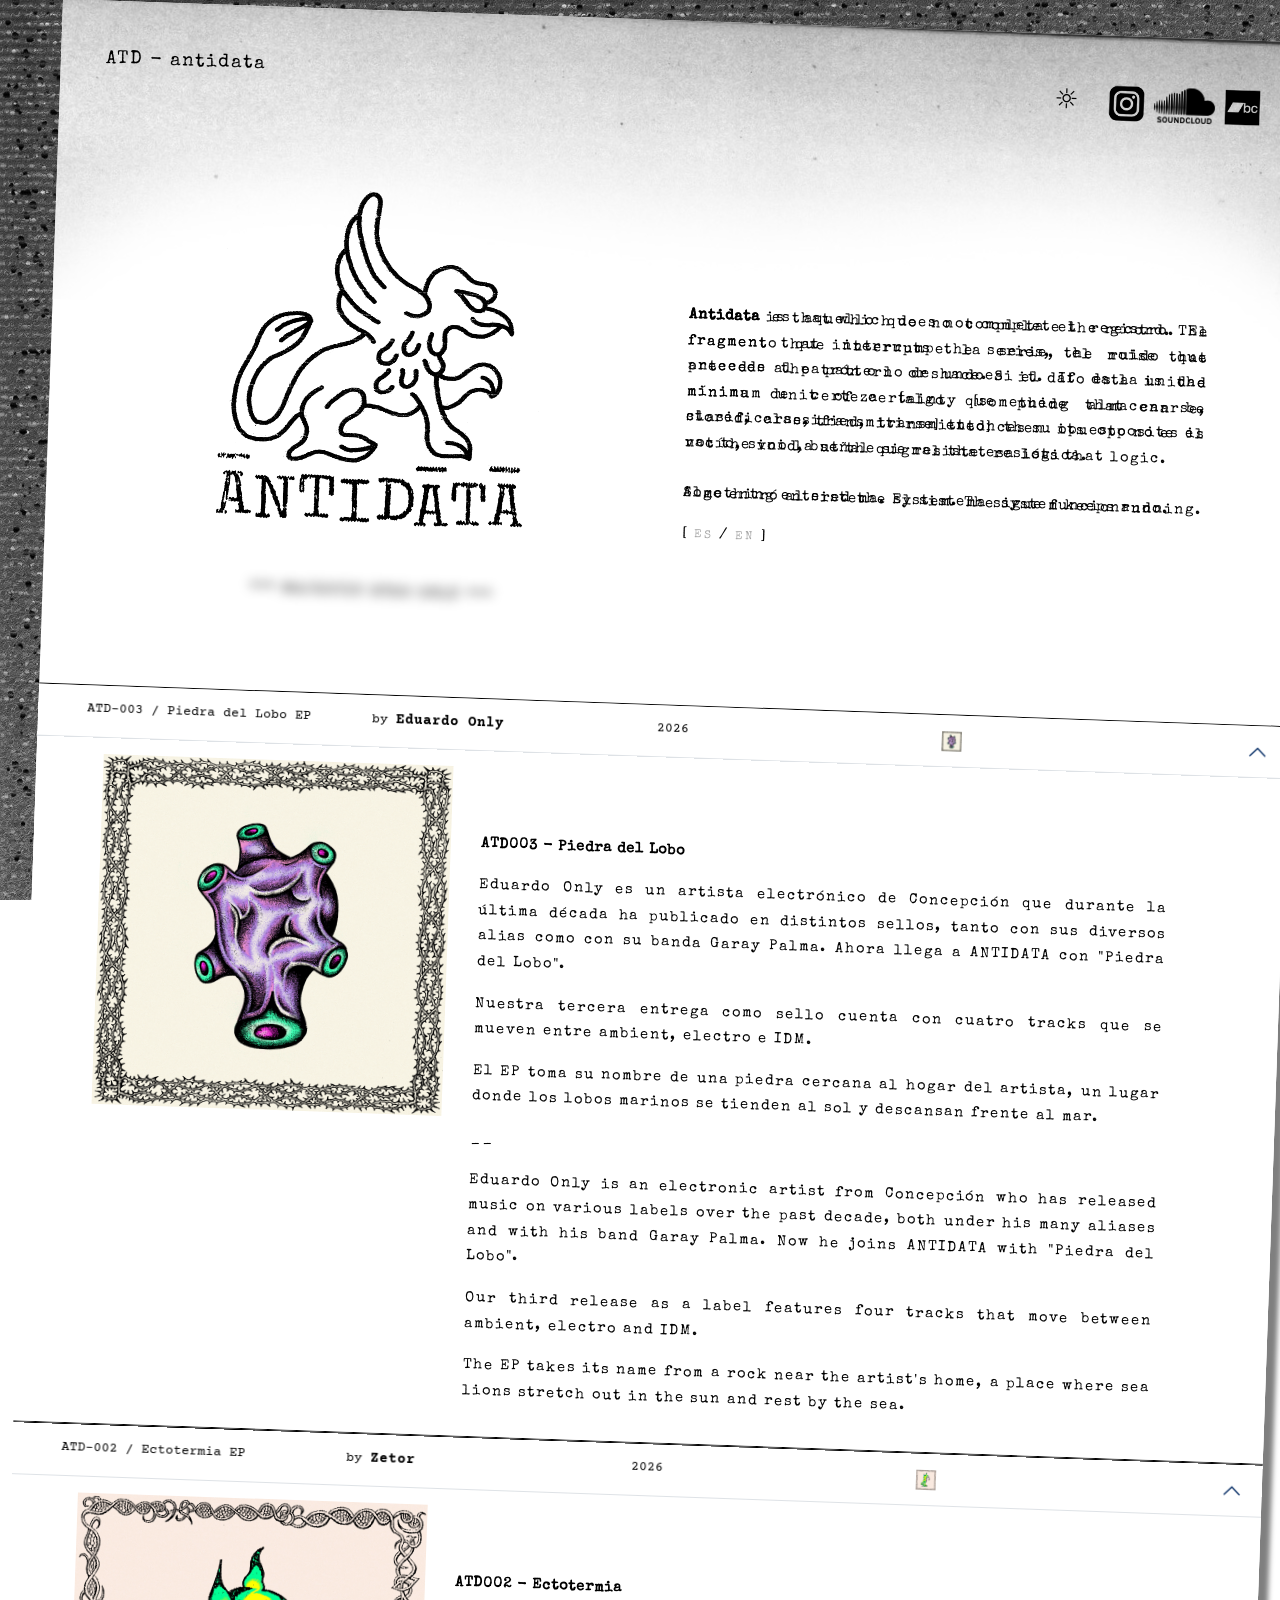
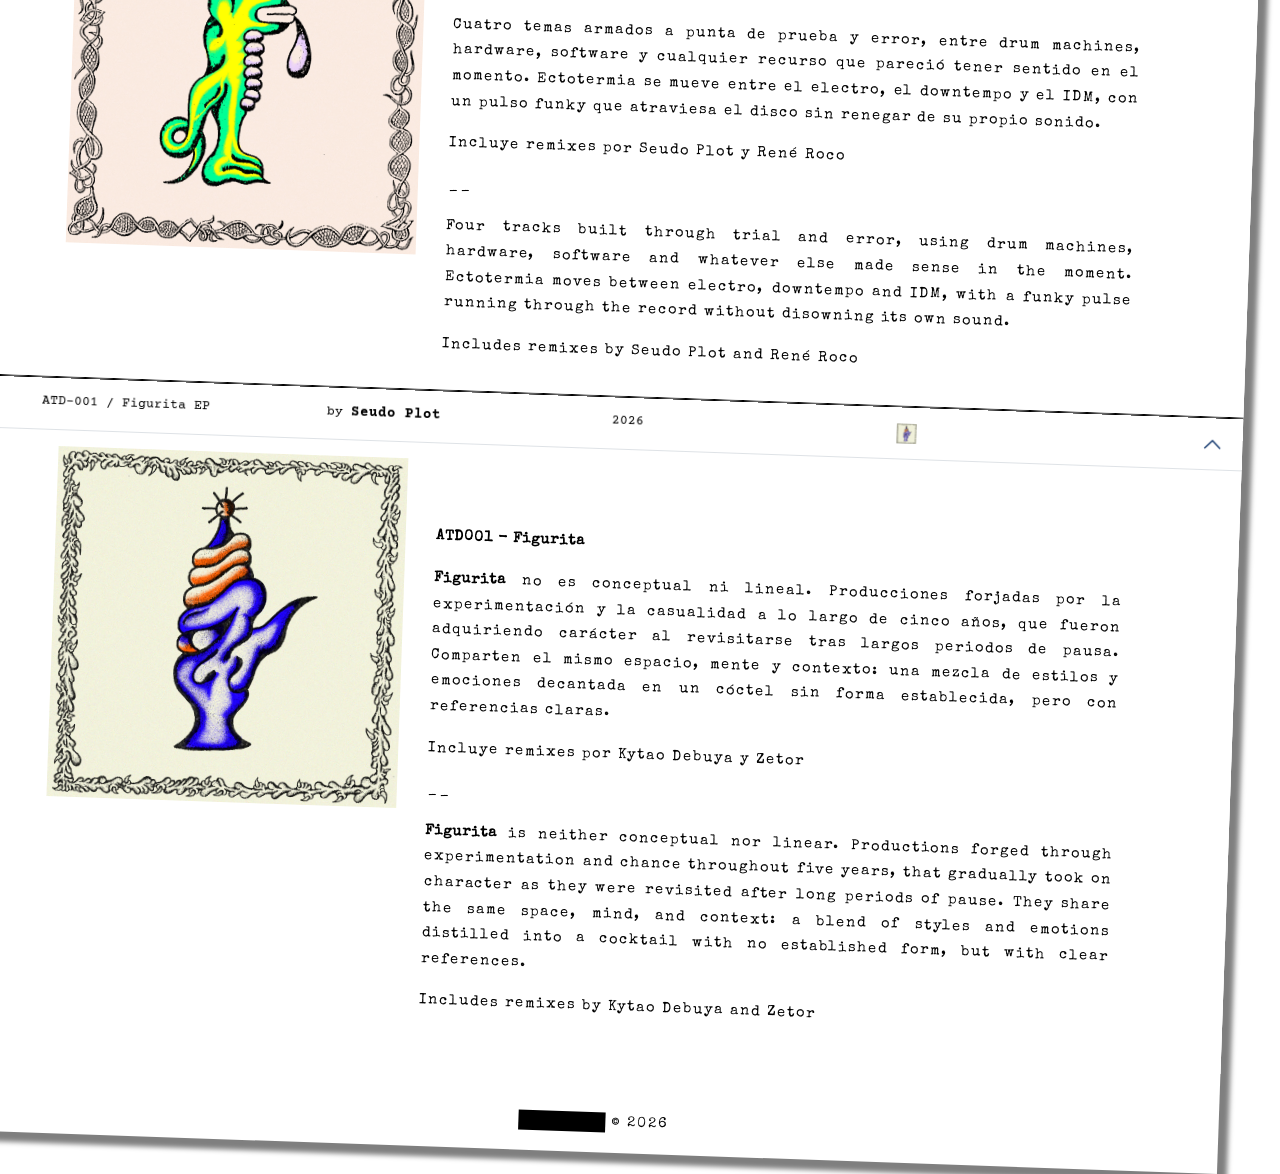
==== index.html @ f721b8db "test" ====
<!DOCTYPE html>
<html lang="es">
<head>
    <meta charset="UTF-8">
    <meta http-equiv="X-UA-Compatible" content="IE=edge">
    <meta name="viewport" content="width=device-width, initial-scale=1.0">
    <link rel="preconnect" href="https://fonts.googleapis.com">
    <link rel="preconnect" href="https://fonts.gstatic.com" crossorigin>
    <link href="https://fonts.googleapis.com/css2?family=Courier+Prime:ital,wght@0,400;0,700;1,400;1,700&display=swap" rel="stylesheet">
    <link href="https://fonts.googleapis.com/css2?family=Special+Elite&display=swap" rel="stylesheet"> 
    <link href="https://cdn.jsdelivr.net/npm/bootstrap@5.2.2/dist/css/bootstrap.min.css" rel="stylesheet" integrity="sha384-Zenh87qX5JnK2Jl0vWa8Ck2rdkQ2Bzep5IDxbcnCeuOxjzrPF/et3URy9Bv1WTRi" crossorigin="anonymous">
    <script defer src="https://cdn.jsdelivr.net/npm/bootstrap@5.2.2/dist/js/bootstrap.bundle.min.js" integrity="sha384-OERcA2EqjJCMA+/3y+gxIOqMEjwtxJY7qPCqsdltbNJuaOe923+mo//f6V8Qbsw3" crossorigin="anonymous"></script>
    <link rel="stylesheet" href="style.css">
    <title>antidata</title>
</head>

<body>
    <div class="pagina">
        <div class="contenido">

            <!-- TITULO Y ENLACES aaa-->
            
            <div class="row">
                <div class="cabecera">
                    <span>
                        <h1>ATD - antidata</h1>
                        <span class="icons">
                            <a target="_blank" href="https://antidatalabel.bandcamp.com/"><img class="ico" alt="icono bandcamp" src="./img/bc-ico.png" /></a>
                            <a target="_blank" href="https://soundcloud.com/antidatalabel"><img class="ico" alt="icono soundcloud" src="./img/sc-ico.png" /></a>
                            <a target="_blank" href="https://www.instagram.com/antidata.id/"><img class="ico" alt="icono instagram" src="./img/ig-ico.png" /></a>                                                     
                        </span>
                        <span class="lightswitch">
                            <input type="checkbox" id="toggle-darkmode" />
                            <label for="toggle-darkmode">
                                <span>Toggle Light/Dark Mode</span>
                            </label>
                        </span>  
                    </span>
                </div>

                

            </div>

            <!-- SECCION PRINCIPAL -->

            <div class="row mt-5">

                <!-- COLUMNA #1: LOGO-->

                <div class="col-12 col-xl-6">
                    <img alt="logo antidata" class="logo" src="./img/antidata-logo.png">
                    <p class="centrado blurred">*** MAJESTIC EYES ONLY ***</p>
                </div>

                <!-- COLUMNA #2: TEXTO -->

                <div class="col-12 col-xl-6">
                    <br><br><br><br><br>
                    <div class="manifiesto">
						<div class="manifiesto-texto" lang="es">
							<p class="mt-4 pe-xl-5"><span class="destacado"> Antidata </span>es aquello que no completa el registro. El fragmento que interrumpe la serie, el ruido que antecede al patrón o lo deshace. Si el dato es la unidad mínima de certeza [algo que puede almacenarse, clasificarse, transmitirse] entonces su opuesto no es el vacío, sino la señal que resiste esa lógica. </p>
							<p class="mt-4 pe-xl-5">Algo entró al sistema. El sistema sigue funcionando.</p>
						</div>
						<div class="manifiesto-texto manifiesto-en" lang="en">
							<p class="mt-4 pe-xl-5"><span class="destacado"> Antidata </span>is that which does not complete the record. The fragment that interrupts the series, the noise that precedes the pattern or undoes it. If data is the minimum unit of certainty [something that can be stored, classified, transmitted] then its opposite is not the void, but the signal that resists that logic. </p>
							<p class="mt-4 pe-xl-5">Something entered the system. The system keeps running.</p>
						</div>
					</div>
					<p class="manifiesto-idiomas pe-xl-5" aria-hidden="true">[ <span class="idioma-es">ES</span> / <span class="idioma-en">EN</span> ]</p>
                </div>
            </div>
        </div>

        <br />

        <!-- ACORDEÓN DE TRACKS Y NOTICIAS -->

        <div class="accordion accordion-flush mt-5" id="accordion">

			<!-- ACORDEÓN DE TRACKS Y NOTICIAS

             MODO: paneles independientes. Para que al abrir uno se cierren los demás,
             renombrar data-bs-parent-off a data-bs-parent en cada panel.

             ESTADO INICIAL DE CADA LANZAMIENTO:
             Abierto: botón class="accordion-button" + aria-expanded="true"
                      panel class="accordion-collapse collapse show"
             Cerrado: botón class="accordion-button collapsed" + aria-expanded="false"
                      panel class="accordion-collapse collapse"

             NUEVO LANZAMIENTO: copiar un bloque y cambiar el número en
             header-itemN (2 veces) y body-itemN (3 veces). -->
<!-- 3ER ELEMENTO - TRACK #3 -->

          <div class="accordion-item">
                <h2 class="accordion-header" id="header-item3">
                    <button class="accordion-button" type="button" data-bs-toggle="collapse"
                        data-bs-target="#body-item3" aria-expanded="true" aria-controls="body-item3">
                        <div class="container">
                            <div class="row">
                                <div class="col-3">
                                    ATD-003 / Piedra del Lobo EP
                                </div>
                                <div class="col-3">
                                    by <span class="destacado">Eduardo Only</span>
                                </div>
                                <div class="col-3">
                                    2026
                                </div>
                                <div class="col-3">
                                    <img class="arte-header" alt="" src="./img/art/eduardoonlypiedradellobo.jpg">
                                </div>
                            </div>
                        </div>
                    </button>
                </h2>
                <div id="body-item3" class="accordion-collapse collapse show" aria-labelledby="header-item3"
                data-bs-parent-off="#accordion">
                    <div class="accordion-body">
                        <div class="container">
                            <div class="row">
                                 <div class="col-12 col-xl-4">
                                    <img class="arte-body" alt="" src="./img/art/eduardoonlypiedradellobo.jpg">
                                </div>
                                <div class="col-12 col-xl-8">                                    
                                    <iframe style="border: 0; width: 100%; height: 42px;" src="https://bandcamp.com/EmbeddedPlayer/album=1677673988/size=small/bgcol=transparent/linkcol=0687f5/transparent=true/" seamless><a href="https://antidatalabel.bandcamp.com/album/piedra-del-lobo">Piedra del Lobo by Eduardo Only</a></iframe>
                                    <p class="mt-3 pe-xl-5"></p>
                                    <p class="pe-xl-5"><span class="destacado">ATD003 - Piedra del Lobo</span></p>
                                    <p class="pe-xl-5">Eduardo Only es un artista electrónico de Concepción que durante la última década ha publicado en distintos sellos, tanto con sus diversos alias como con su banda Garay Palma. Ahora llega a ANTIDATA con "Piedra del Lobo".</p>
                                    <p class="pe-xl-5">Nuestra tercera entrega como sello cuenta con cuatro tracks que se mueven entre ambient, electro e IDM.</p>
									<p class="pe-xl-5">El EP toma su nombre de una piedra cercana al hogar del artista, un lugar donde los lobos marinos se tienden al sol y descansan frente al mar.</p>
                                    <p class="pe-xl-5">__</p>
                                    <p class="pe-xl-5">Eduardo Only is an electronic artist from Concepción who has released music on various labels over the past decade, both under his many aliases and with his band Garay Palma. Now he joins ANTIDATA with "Piedra del Lobo".</p>
                                    <p class="pe-xl-5">Our third release as a label features four tracks that move between ambient, electro and IDM.</p>
									<p class="pe-xl-5">The EP takes its name from a rock near the artist's home, a place where sea lions stretch out in the sun and rest by the sea.</p>
                                </div>
                            </div>
                        </div>
                    </div>
                </div>
            </div>
<!-- 2DO ELEMENTO - TRACK #2 -->

          <div class="accordion-item">
                <h2 class="accordion-header" id="header-item2">
                    <button class="accordion-button" type="button" data-bs-toggle="collapse"
                        data-bs-target="#body-item2" aria-expanded="true" aria-controls="body-item2">
                        <div class="container">
                            <div class="row">
                                <div class="col-3">
                                    ATD-002 / Ectotermia EP
                                </div>
                                <div class="col-3">
                                    by <span class="destacado">Zetor</span>
                                </div>
                                <div class="col-3">
                                    2026
                                </div>
                                <div class="col-3">
                                    <img class="arte-header" alt="" src="./img/art/zetorectotermia.jpg">
                                </div>
                            </div>
                        </div>
                    </button>
                </h2>
                <div id="body-item2" class="accordion-collapse collapse show" aria-labelledby="header-item2"
                    data-bs-parent-off="#accordion">
                    <div class="accordion-body">
                        <div class="container">
                            <div class="row">
                                 <div class="col-12 col-xl-4">
                                    <img class="arte-body" alt="" src="./img/art/zetorectotermia.jpg">
                                </div>
                                <div class="col-12 col-xl-8">                                    
                                    <iframe style="border: 0; width: 100%; height: 42px;" src="https://bandcamp.com/EmbeddedPlayer/album=2969377301/size=small/bgcol=transparent/linkcol=0687f5/transparent=true/" seamless><a href="https://antidatalabel.bandcamp.com/album/ectotermia">Ectotermia by Zetor</a></iframe>
                                    <p class="mt-3 pe-xl-5"></p>
                                    <p class="pe-xl-5"><span class="destacado">ATD002 - Ectotermia</span></p>
                                    <p class="pe-xl-5">Cuatro temas armados a punta de prueba y error, entre drum machines, hardware, software y cualquier recurso que pareció tener sentido en el momento.
Ectotermia se mueve entre el electro, el downtempo y el IDM, con un pulso funky que atraviesa el disco sin renegar de su propio sonido.</p>
                                    <p class="pe-xl-5">Incluye remixes por Seudo Plot y René Roco</p>
                                    <p class="pe-xl-5">__</p>
                                    <p class="pe-xl-5">Four tracks built through trial and error, using drum machines, hardware, software and whatever else made sense in the moment.
Ectotermia moves between electro, downtempo and IDM, with a funky pulse running through the record without disowning its own sound.</p>
                                    <p class="pe-xl-5">Includes remixes by Seudo Plot and René Roco</p>
                                </div>
                            </div>
                        </div>
                    </div>
                </div>
            </div>

            <!-- 1ER ELEMENTO - TRACK #1 -->

            <div class="accordion-item">
                <h2 class="accordion-header" id="header-item1">
                    <button class="accordion-button" type="button" data-bs-toggle="collapse"
                        data-bs-target="#body-item1" aria-expanded="true" aria-controls="body-item1">
                        <div class="container">
                            <div class="row">
                                <div class="col-3">
                                    ATD-001 / Figurita EP
                                </div>
                                <div class="col-3">
                                    by <span class="destacado">Seudo Plot</span>
                                </div>
                                <div class="col-3">
                                    2026
                                </div>
                                <div class="col-3">
                                    <img class="arte-header" alt="" src="./img/art/seudoplotfigurita.jpg">
                                </div>
                            </div>
                        </div>
                    </button>
                </h2>
                <div id="body-item1" class="accordion-collapse collapse show" aria-labelledby="header-item1"
                    data-bs-parent-off="#accordion">
                    <div class="accordion-body">
                        <div class="container">
                            <div class="row">
                                <div class="col-12 col-xl-4">
                                    <img class="arte-body" alt="" src="./img/art/seudoplotfigurita.jpg">
                                </div>
                                <div class="col-12 col-xl-8">                                    
                                   <iframe style="border: 0; width: 100%; height: 42px;" src="https://bandcamp.com/EmbeddedPlayer/album=3930033820/size=small/bgcol=transparent/linkcol=0687f5/transparent=true/" seamless><a href="https://antidatalabel.bandcamp.com/album/figurita">Figurita by Seudo Plot</a></iframe>
                                   <p class="mt-3 pe-xl-5"></p>
                                    <p class="pe-xl-5"><span class="destacado">ATD001 - Figurita</span></p>
                                    <p class="pe-xl-5"><span class="destacado">Figurita</span> no es conceptual ni lineal. Producciones forjadas por la experimentación y la casualidad a lo largo de cinco años, que fueron adquiriendo carácter al revisitarse tras largos periodos de pausa. Comparten el mismo espacio, mente y contexto: una mezcla de estilos y emociones decantada en un cóctel sin forma establecida, pero con referencias claras.</p>
                                    <p class="pe-xl-5">Incluye remixes por Kytao Debuya y Zetor</p>
                                    <p class="pe-xl-5">__</p>
                                    <p class="pe-xl-5"><span class="destacado">Figurita</span> is neither conceptual nor linear. Productions forged through experimentation and chance throughout five years, that gradually took on character as they were revisited after long periods of pause. They share the same space, mind, and context: a blend of styles and emotions distilled into a cocktail with no established form, but with clear references.</p>
                                    <p class="pe-xl-5">Includes remixes by Kytao Debuya and Zetor</p>
                                </div>
                            </div>
                        </div>
                    </div>
                </div>
            </div>
		</div>
        <!-- FOOTER - TEXTO FINAL -->

        <div class="footer-parent">
            <p class="footer"><span class="redacted">ANTIDATA</span> © 2026</p>
        </div>
        
    </div>
    <script>
        if ((colorModeOverride == 'dark') || (!hasColorModeOverride && window.matchMedia('(prefers-color-scheme: dark)').matches)) {
            document.querySelector('#toggle-darkmode').checked = true;
        };
    </script>
    <script type="text/javascript" src="./index.js"></script>

</body>
</html>
---- style.css ----
/* Botón Lig h/ Dark Toggle */
#toggle-darkmode {
    display: none;
}
#toggle-darkmode + label > span {
    position: absolute;
    overflow: hidden;
    clip: rect(0 0 0 0);
    height: 1px;
    width: 1px;
    margin: -1px;
    padding: 0;
    border: 0;
}
#toggle-darkmode + label:after {
    font-size: 1.7em;
    content: "☼";
    cursor: pointer;
    color: var(--color-fuente)
}
#toggle-darkmode:checked + label:after {
    content: "☾";
}

/* Light Mode */
:root,
:root[data-force-color-mode="light"] {
  color-scheme: light dark;
    --fondo-pagina: white;
    --body-bg-filter: invert(100%);
    --fuente: 'Special Elite', monospace;
    --fuente-2: 'Courier Prime', monospace;
    --color-fuente: black;
    --image-blend: multiply;
    --image-filter: none;
    --bg-image: url(./img/scan-texture.jpg);
}

/* Dark Mode */
@media (prefers-color-scheme: dark) {
    :root {
        --fondo-pagina: black;
        --body-bg-filter: none;
        --fuente: 'Special Elite', monospace;
        --fuente-2: 'Courier Prime', monospace;
        --color-fuente: white;
        --image-blend: normal;
        --image-filter: invert(100%);
        --bg-image: url(./img/scan-texture-bl.jpg);
    }
  }
  :root[data-force-color-mode="dark"] {
        --fondo-pagina: black;
        --body-bg-filter: none;
        --fuente: 'Special Elite', monospace;
        --fuente-2: 'Courier Prime', monospace;
        --color-fuente: white;
        --image-blend: normal;
        --image-filter: invert(100%);
        --bg-image: url(./img/scan-texture-bl.jpg);
  }

/* Web */

* {
    padding: 0;
    margin: 0;
}

*:focus {
    box-shadow: none !important;
    outline: none !important;
    border: none !important;
} 

html {
    overflow-x: clip;
}

body {
    padding: 20px 0;
    position: relative;
    overflow-x: clip;
}

body::before {
    content: '';
    position: fixed;
    top: 0;
    left: 0;
    width: 100%;
    height: 100%;
    background-image: url(./img/bkgrnd.jpg);
    background-size: cover;
    background-position: center;
    filter: var(--body-bg-filter);
    opacity: 1;
    z-index: -1;
}

.pagina {
    background-color: var(--fondo-pagina);
    background-image: var(--bg-image);
    background-position: top;
    background-repeat: no-repeat;
    background-size: 100%;
    background-blend-mode: var(--image-blend);
    max-width: 1250px;
    min-width: 380px;
    min-height: 1550px;
    margin: auto;
    box-shadow: 10px 10px 5px rgba(0,0,0,0.5);
    transform: rotateZ(2deg);
    position: relative;
    padding-bottom: 100px;
}

.contenido {
    padding: 45px 45px 0 45px;
}

h1 {
    text-align: left;
    display: inline-block;
    font-family: var(--fuente);
    font-weight: 400;
    font-size: 1.15rem;
    letter-spacing: 2px;
    color: var(--color-fuente);
}

.logo {
    width: 450px;
    max-width: 100%;
    display: block;
    margin: auto;
    padding: 25px;
    pointer-events: none;
    filter: var(--image-filter);
}

p {
    text-align: justify;
    font-family: var(--fuente);
    font-weight: 400;
    font-size: .9rem;
    line-height: 1.6rem;
    letter-spacing: 2px;
    color: var(--color-fuente);
}

.blurred {
    filter: blur(6px);
}

.redacted {
    background-color: var(--color-fuente);
    color: var(--color-fuente);
    padding: 3px;
    user-select: none;
    cursor: none;
}

.centrado {
    text-align: center;
}

.accordion-item {
    border-color: var(--color-fuente) !important;
    border-top: 1px solid var(--color-fuente) !important;
}

.accordion-button {
    background-color: var(--fondo-pagina) !important;
    color: var(--color-fuente) !important;
    font-family: var(--fuente-2);
    font-weight: 400;
    font-size: .8rem;
}

.accordion-body {
    background-color: var(--fondo-pagina) !important;
}

.cabecera {
    width: 100%;
}

.ico {
    height: 35px;
    margin: 5px;
    float: right;
    filter: var(--image-filter);
}

.lightswitch {
    float: right;
    margin-right: 25px;
}

.icons {
    width: 100%;
}

.arte-header {
    width: 20px;
}

.arte-body {
    width: 350px;
    max-width: 100%;
    height: auto;
}

.flyer {
    margin: auto;
    display: block;
    max-width: 100%
}

.footer {
    text-align: center;
}

.footer-parent {
    position: absolute;
    bottom: 0;
    left: 50%;
    transform: translate(-50%, 0);
}

.destacado {
    font-weight: bolder;
    font-size: .9rem;
    letter-spacing: 1px;
}

.iframe {
    border: 0;
    width: 100%;
    height: 42px;
    min-width: 350px;
    margin-top: 5px;
}

/* ===== Mobile ===== */
@media (max-width: 768px) {
    .pagina {
        min-width: 0;
        transform: none;
    }
    .contenido {
        padding: 22px 22px 0 22px;
    }
    .cabecera {
        text-align: center;
    }
    h1 {
        display: block;
        text-align: center;
    }
    .icons {
        display: block;
        text-align: center;
        margin-top: 10px;
    }
    .ico {
        float: none;
        margin: 5px 6px;
    }
    .lightswitch {
        position: absolute;
        top: 18px;
        right: 22px;
        margin-right: 0;
    }
}

/* MANIFIESTO BILINGÜE: rota entre español e inglés */

.manifiesto {
    display: grid;
}

.manifiesto-texto {
    grid-area: 1 / 1;
    animation: manifiesto-rotar 28s infinite;
}

.manifiesto-en {
    animation-delay: -14s;
}

@keyframes manifiesto-rotar {
    0%     { opacity: 0; visibility: visible; }
    3.57%  { opacity: 1; }
    46.43% { opacity: 1; }
    50%    { opacity: 0; visibility: hidden; }
    100%   { opacity: 0; visibility: hidden; }
}

@media (prefers-reduced-motion: reduce) {
    .manifiesto {
        display: block;
    }
    .manifiesto-texto {
        animation: none;
    }
	.manifiesto-idiomas {
        display: none;
    }
}
.manifiesto-idiomas span {
    opacity: 0.35;
    animation: idioma-activo 28s infinite;
	font-size: 0.8em
}

.manifiesto-idiomas .idioma-en {
    animation-delay: -14s;
}

@keyframes idioma-activo {
    0%     { opacity: 0.35; }
    3.57%  { opacity: 1; }
    46.43% { opacity: 1; }
    50%    { opacity: 0.35; }
    100%   { opacity: 0.35; }
}
.en-primero .manifiesto-texto,
.en-primero .idioma-es {
    animation-delay: -14s;
}

.en-primero .manifiesto-en,
.en-primero .idioma-en {
    animation-delay: 0s;
}
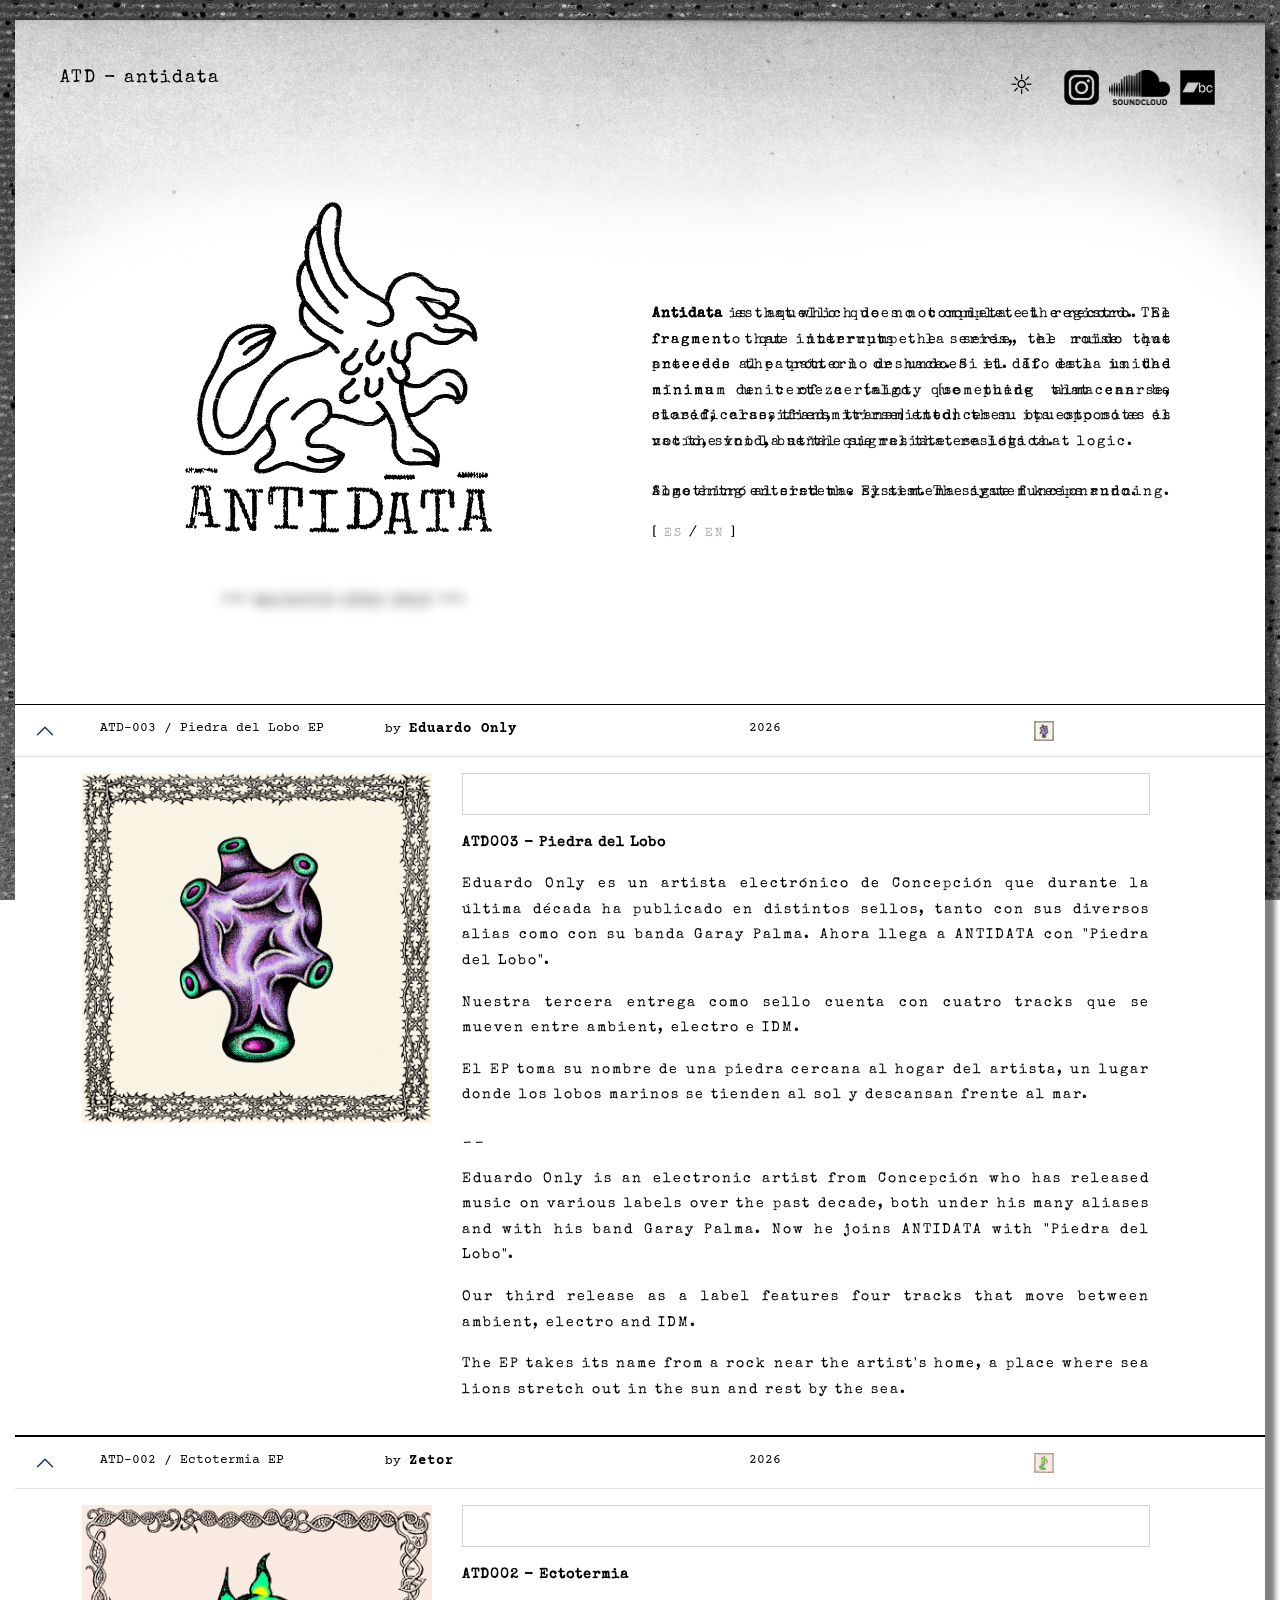
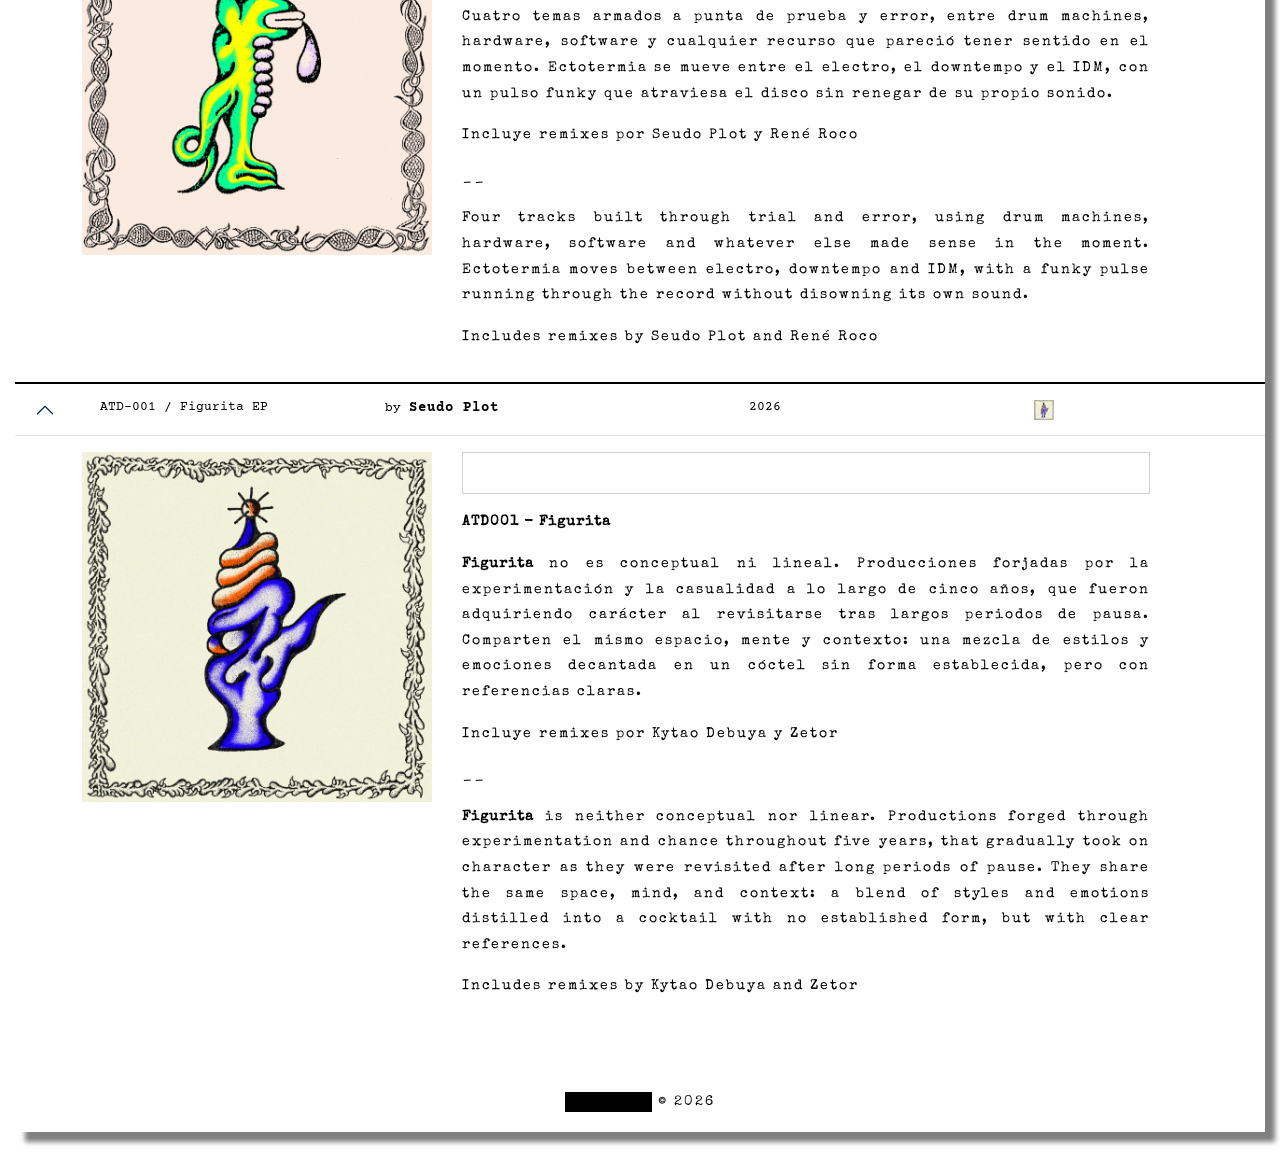
==== commit cf8d49f9: "Ajustes responsive, reproductor de Bandcamp y compatibilidad - Año y miniatura de las barras del aco" ====
--- a/index.html
+++ b/index.html
@@ -1,256 +1,258 @@
-<!DOCTYPE html>
-<html lang="es">
-<head>
-    <meta charset="UTF-8">
-    <meta http-equiv="X-UA-Compatible" content="IE=edge">
-    <meta name="viewport" content="width=device-width, initial-scale=1.0">
-    <link rel="preconnect" href="https://fonts.googleapis.com">
-    <link rel="preconnect" href="https://fonts.gstatic.com" crossorigin>
-    <link href="https://fonts.googleapis.com/css2?family=Courier+Prime:ital,wght@0,400;0,700;1,400;1,700&display=swap" rel="stylesheet">
-    <link href="https://fonts.googleapis.com/css2?family=Special+Elite&display=swap" rel="stylesheet"> 
-    <link href="https://cdn.jsdelivr.net/npm/bootstrap@5.2.2/dist/css/bootstrap.min.css" rel="stylesheet" integrity="sha384-Zenh87qX5JnK2Jl0vWa8Ck2rdkQ2Bzep5IDxbcnCeuOxjzrPF/et3URy9Bv1WTRi" crossorigin="anonymous">
-    <script defer src="https://cdn.jsdelivr.net/npm/bootstrap@5.2.2/dist/js/bootstrap.bundle.min.js" integrity="sha384-OERcA2EqjJCMA+/3y+gxIOqMEjwtxJY7qPCqsdltbNJuaOe923+mo//f6V8Qbsw3" crossorigin="anonymous"></script>
-    <link rel="stylesheet" href="style.css">
-    <title>antidata</title>
-</head>
-
-<body>
-    <div class="pagina">
-        <div class="contenido">
-
-            <!-- TITULO Y ENLACES aaa-->
-            
-            <div class="row">
-                <div class="cabecera">
-                    <span>
-                        <h1>ATD - antidata</h1>
-                        <span class="icons">
-                            <a target="_blank" href="https://antidatalabel.bandcamp.com/"><img class="ico" alt="icono bandcamp" src="./img/bc-ico.png" /></a>
-                            <a target="_blank" href="https://soundcloud.com/antidatalabel"><img class="ico" alt="icono soundcloud" src="./img/sc-ico.png" /></a>
-                            <a target="_blank" href="https://www.instagram.com/antidata.id/"><img class="ico" alt="icono instagram" src="./img/ig-ico.png" /></a>                                                     
-                        </span>
-                        <span class="lightswitch">
-                            <input type="checkbox" id="toggle-darkmode" />
-                            <label for="toggle-darkmode">
-                                <span>Toggle Light/Dark Mode</span>
-                            </label>
-                        </span>  
-                    </span>
-                </div>
-
-                
-
-            </div>
-
-            <!-- SECCION PRINCIPAL -->
-
-            <div class="row mt-5">
-
-                <!-- COLUMNA #1: LOGO-->
-
-                <div class="col-12 col-xl-6">
-                    <img alt="logo antidata" class="logo" src="./img/antidata-logo.png">
-                    <p class="centrado blurred">*** MAJESTIC EYES ONLY ***</p>
-                </div>
-
-                <!-- COLUMNA #2: TEXTO -->
-
-                <div class="col-12 col-xl-6">
-                    <br><br><br><br><br>
-                    <div class="manifiesto">
-						<div class="manifiesto-texto" lang="es">
-							<p class="mt-4 pe-xl-5"><span class="destacado"> Antidata </span>es aquello que no completa el registro. El fragmento que interrumpe la serie, el ruido que antecede al patrón o lo deshace. Si el dato es la unidad mínima de certeza [algo que puede almacenarse, clasificarse, transmitirse] entonces su opuesto no es el vacío, sino la señal que resiste esa lógica. </p>
-							<p class="mt-4 pe-xl-5">Algo entró al sistema. El sistema sigue funcionando.</p>
-						</div>
-						<div class="manifiesto-texto manifiesto-en" lang="en">
-							<p class="mt-4 pe-xl-5"><span class="destacado"> Antidata </span>is that which does not complete the record. The fragment that interrupts the series, the noise that precedes the pattern or undoes it. If data is the minimum unit of certainty [something that can be stored, classified, transmitted] then its opposite is not the void, but the signal that resists that logic. </p>
-							<p class="mt-4 pe-xl-5">Something entered the system. The system keeps running.</p>
-						</div>
-					</div>
-					<p class="manifiesto-idiomas pe-xl-5" aria-hidden="true">[ <span class="idioma-es">ES</span> / <span class="idioma-en">EN</span> ]</p>
-                </div>
-            </div>
-        </div>
-
-        <br />
-
-        <!-- ACORDEÓN DE TRACKS Y NOTICIAS -->
-
-        <div class="accordion accordion-flush mt-5" id="accordion">
-
-			<!-- ACORDEÓN DE TRACKS Y NOTICIAS
-
-             MODO: paneles independientes. Para que al abrir uno se cierren los demás,
-             renombrar data-bs-parent-off a data-bs-parent en cada panel.
-
-             ESTADO INICIAL DE CADA LANZAMIENTO:
-             Abierto: botón class="accordion-button" + aria-expanded="true"
-                      panel class="accordion-collapse collapse show"
-             Cerrado: botón class="accordion-button collapsed" + aria-expanded="false"
-                      panel class="accordion-collapse collapse"
-
-             NUEVO LANZAMIENTO: copiar un bloque y cambiar el número en
-             header-itemN (2 veces) y body-itemN (3 veces). -->
-<!-- 3ER ELEMENTO - TRACK #3 -->
-
-          <div class="accordion-item">
-                <h2 class="accordion-header" id="header-item3">
-                    <button class="accordion-button" type="button" data-bs-toggle="collapse"
-                        data-bs-target="#body-item3" aria-expanded="true" aria-controls="body-item3">
-                        <div class="container">
-                            <div class="row">
-                                <div class="col-3">
-                                    ATD-003 / Piedra del Lobo EP
-                                </div>
-                                <div class="col-3">
-                                    by <span class="destacado">Eduardo Only</span>
-                                </div>
-                                <div class="col-3">
-                                    2026
-                                </div>
-                                <div class="col-3">
-                                    <img class="arte-header" alt="" src="./img/art/eduardoonlypiedradellobo.jpg">
-                                </div>
-                            </div>
-                        </div>
-                    </button>
-                </h2>
-                <div id="body-item3" class="accordion-collapse collapse show" aria-labelledby="header-item3"
-                data-bs-parent-off="#accordion">
-                    <div class="accordion-body">
-                        <div class="container">
-                            <div class="row">
-                                 <div class="col-12 col-xl-4">
-                                    <img class="arte-body" alt="" src="./img/art/eduardoonlypiedradellobo.jpg">
-                                </div>
-                                <div class="col-12 col-xl-8">                                    
-                                    <iframe style="border: 0; width: 100%; height: 42px;" src="https://bandcamp.com/EmbeddedPlayer/album=1677673988/size=small/bgcol=transparent/linkcol=0687f5/transparent=true/" seamless><a href="https://antidatalabel.bandcamp.com/album/piedra-del-lobo">Piedra del Lobo by Eduardo Only</a></iframe>
-                                    <p class="mt-3 pe-xl-5"></p>
-                                    <p class="pe-xl-5"><span class="destacado">ATD003 - Piedra del Lobo</span></p>
-                                    <p class="pe-xl-5">Eduardo Only es un artista electrónico de Concepción que durante la última década ha publicado en distintos sellos, tanto con sus diversos alias como con su banda Garay Palma. Ahora llega a ANTIDATA con "Piedra del Lobo".</p>
-                                    <p class="pe-xl-5">Nuestra tercera entrega como sello cuenta con cuatro tracks que se mueven entre ambient, electro e IDM.</p>
-									<p class="pe-xl-5">El EP toma su nombre de una piedra cercana al hogar del artista, un lugar donde los lobos marinos se tienden al sol y descansan frente al mar.</p>
-                                    <p class="pe-xl-5">__</p>
-                                    <p class="pe-xl-5">Eduardo Only is an electronic artist from Concepción who has released music on various labels over the past decade, both under his many aliases and with his band Garay Palma. Now he joins ANTIDATA with "Piedra del Lobo".</p>
-                                    <p class="pe-xl-5">Our third release as a label features four tracks that move between ambient, electro and IDM.</p>
-									<p class="pe-xl-5">The EP takes its name from a rock near the artist's home, a place where sea lions stretch out in the sun and rest by the sea.</p>
-                                </div>
-                            </div>
-                        </div>
-                    </div>
-                </div>
-            </div>
-<!-- 2DO ELEMENTO - TRACK #2 -->
-
-          <div class="accordion-item">
-                <h2 class="accordion-header" id="header-item2">
-                    <button class="accordion-button" type="button" data-bs-toggle="collapse"
-                        data-bs-target="#body-item2" aria-expanded="true" aria-controls="body-item2">
-                        <div class="container">
-                            <div class="row">
-                                <div class="col-3">
-                                    ATD-002 / Ectotermia EP
-                                </div>
-                                <div class="col-3">
-                                    by <span class="destacado">Zetor</span>
-                                </div>
-                                <div class="col-3">
-                                    2026
-                                </div>
-                                <div class="col-3">
-                                    <img class="arte-header" alt="" src="./img/art/zetorectotermia.jpg">
-                                </div>
-                            </div>
-                        </div>
-                    </button>
-                </h2>
-                <div id="body-item2" class="accordion-collapse collapse show" aria-labelledby="header-item2"
-                    data-bs-parent-off="#accordion">
-                    <div class="accordion-body">
-                        <div class="container">
-                            <div class="row">
-                                 <div class="col-12 col-xl-4">
-                                    <img class="arte-body" alt="" src="./img/art/zetorectotermia.jpg">
-                                </div>
-                                <div class="col-12 col-xl-8">                                    
-                                    <iframe style="border: 0; width: 100%; height: 42px;" src="https://bandcamp.com/EmbeddedPlayer/album=2969377301/size=small/bgcol=transparent/linkcol=0687f5/transparent=true/" seamless><a href="https://antidatalabel.bandcamp.com/album/ectotermia">Ectotermia by Zetor</a></iframe>
-                                    <p class="mt-3 pe-xl-5"></p>
-                                    <p class="pe-xl-5"><span class="destacado">ATD002 - Ectotermia</span></p>
-                                    <p class="pe-xl-5">Cuatro temas armados a punta de prueba y error, entre drum machines, hardware, software y cualquier recurso que pareció tener sentido en el momento.
-Ectotermia se mueve entre el electro, el downtempo y el IDM, con un pulso funky que atraviesa el disco sin renegar de su propio sonido.</p>
-                                    <p class="pe-xl-5">Incluye remixes por Seudo Plot y René Roco</p>
-                                    <p class="pe-xl-5">__</p>
-                                    <p class="pe-xl-5">Four tracks built through trial and error, using drum machines, hardware, software and whatever else made sense in the moment.
-Ectotermia moves between electro, downtempo and IDM, with a funky pulse running through the record without disowning its own sound.</p>
-                                    <p class="pe-xl-5">Includes remixes by Seudo Plot and René Roco</p>
-                                </div>
-                            </div>
-                        </div>
-                    </div>
-                </div>
-            </div>
-
-            <!-- 1ER ELEMENTO - TRACK #1 -->
-
-            <div class="accordion-item">
-                <h2 class="accordion-header" id="header-item1">
-                    <button class="accordion-button" type="button" data-bs-toggle="collapse"
-                        data-bs-target="#body-item1" aria-expanded="true" aria-controls="body-item1">
-                        <div class="container">
-                            <div class="row">
-                                <div class="col-3">
-                                    ATD-001 / Figurita EP
-                                </div>
-                                <div class="col-3">
-                                    by <span class="destacado">Seudo Plot</span>
-                                </div>
-                                <div class="col-3">
-                                    2026
-                                </div>
-                                <div class="col-3">
-                                    <img class="arte-header" alt="" src="./img/art/seudoplotfigurita.jpg">
-                                </div>
-                            </div>
-                        </div>
-                    </button>
-                </h2>
-                <div id="body-item1" class="accordion-collapse collapse show" aria-labelledby="header-item1"
-                    data-bs-parent-off="#accordion">
-                    <div class="accordion-body">
-                        <div class="container">
-                            <div class="row">
-                                <div class="col-12 col-xl-4">
-                                    <img class="arte-body" alt="" src="./img/art/seudoplotfigurita.jpg">
-                                </div>
-                                <div class="col-12 col-xl-8">                                    
-                                   <iframe style="border: 0; width: 100%; height: 42px;" src="https://bandcamp.com/EmbeddedPlayer/album=3930033820/size=small/bgcol=transparent/linkcol=0687f5/transparent=true/" seamless><a href="https://antidatalabel.bandcamp.com/album/figurita">Figurita by Seudo Plot</a></iframe>
-                                   <p class="mt-3 pe-xl-5"></p>
-                                    <p class="pe-xl-5"><span class="destacado">ATD001 - Figurita</span></p>
-                                    <p class="pe-xl-5"><span class="destacado">Figurita</span> no es conceptual ni lineal. Producciones forjadas por la experimentación y la casualidad a lo largo de cinco años, que fueron adquiriendo carácter al revisitarse tras largos periodos de pausa. Comparten el mismo espacio, mente y contexto: una mezcla de estilos y emociones decantada en un cóctel sin forma establecida, pero con referencias claras.</p>
-                                    <p class="pe-xl-5">Incluye remixes por Kytao Debuya y Zetor</p>
-                                    <p class="pe-xl-5">__</p>
-                                    <p class="pe-xl-5"><span class="destacado">Figurita</span> is neither conceptual nor linear. Productions forged through experimentation and chance throughout five years, that gradually took on character as they were revisited after long periods of pause. They share the same space, mind, and context: a blend of styles and emotions distilled into a cocktail with no established form, but with clear references.</p>
-                                    <p class="pe-xl-5">Includes remixes by Kytao Debuya and Zetor</p>
-                                </div>
-                            </div>
-                        </div>
-                    </div>
-                </div>
-            </div>
-		</div>
-        <!-- FOOTER - TEXTO FINAL -->
-
-        <div class="footer-parent">
-            <p class="footer"><span class="redacted">ANTIDATA</span> © 2026</p>
-        </div>
-        
-    </div>
-    <script>
-        if ((colorModeOverride == 'dark') || (!hasColorModeOverride && window.matchMedia('(prefers-color-scheme: dark)').matches)) {
-            document.querySelector('#toggle-darkmode').checked = true;
-        };
-    </script>
-    <script type="text/javascript" src="./index.js"></script>
-
-</body>
+<!DOCTYPE html>
+<html lang="es">
+<head>
+    <meta charset="UTF-8">
+    <meta http-equiv="X-UA-Compatible" content="IE=edge">
+    <meta name="viewport" content="width=device-width, initial-scale=1.0">
+    <link rel="preconnect" href="https://fonts.googleapis.com">
+    <link rel="preconnect" href="https://fonts.gstatic.com" crossorigin>
+    <link href="https://fonts.googleapis.com/css2?family=Courier+Prime:ital,wght@0,400;0,700;1,400;1,700&display=swap" rel="stylesheet">
+    <link href="https://fonts.googleapis.com/css2?family=Special+Elite&display=swap" rel="stylesheet"> 
+    <link href="https://cdn.jsdelivr.net/npm/bootstrap@5.2.2/dist/css/bootstrap.min.css" rel="stylesheet" integrity="sha384-Zenh87qX5JnK2Jl0vWa8Ck2rdkQ2Bzep5IDxbcnCeuOxjzrPF/et3URy9Bv1WTRi" crossorigin="anonymous">
+    <script defer src="https://cdn.jsdelivr.net/npm/bootstrap@5.2.2/dist/js/bootstrap.bundle.min.js" integrity="sha384-OERcA2EqjJCMA+/3y+gxIOqMEjwtxJY7qPCqsdltbNJuaOe923+mo//f6V8Qbsw3" crossorigin="anonymous"></script>
+    <link rel="stylesheet" href="style.css">
+    <script>
+        // Aplica el tema guardado antes de pintar la página (evita parpadeo)
+        try {
+            const modoGuardado = window.localStorage.getItem('color-mode');
+            if (modoGuardado) document.documentElement.setAttribute('data-force-color-mode', modoGuardado);
+        } catch (e) {}
+    </script>
+    <title>antidata</title>
+</head>
+
+<body>
+    <div class="pagina">
+        <div class="contenido">
+
+            <!-- TITULO Y ENLACES -->
+            
+            <div class="row">
+                <div class="cabecera">
+                    <span>
+                        <h1>ATD - antidata</h1>
+                        <span class="icons">
+                            <a target="_blank" href="https://antidatalabel.bandcamp.com/"><img class="ico" alt="icono bandcamp" src="./img/bc-ico.png" /></a>
+                            <a target="_blank" href="https://soundcloud.com/antidatalabel"><img class="ico" alt="icono soundcloud" src="./img/sc-ico.png" /></a>
+                            <a target="_blank" href="https://www.instagram.com/antidata.id/"><img class="ico" alt="icono instagram" src="./img/ig-ico.png" /></a>                                                     
+                        </span>
+                        <span class="lightswitch">
+                            <input type="checkbox" id="toggle-darkmode" />
+                            <label for="toggle-darkmode">
+                                <span>Toggle Light/Dark Mode</span>
+                            </label>
+                        </span>  
+                    </span>
+                </div>
+
+                
+
+            </div>
+
+            <!-- SECCION PRINCIPAL -->
+
+            <div class="row mt-5">
+
+                <!-- COLUMNA #1: LOGO-->
+
+                <div class="col-12 col-xl-6">
+                    <img alt="logo antidata" class="logo" src="./img/antidata-logo.png">
+                    <p class="centrado blurred">*** MAJESTIC EYES ONLY ***</p>
+                </div>
+
+                <!-- COLUMNA #2: TEXTO -->
+
+                <div class="col-12 col-xl-6">
+                    <br><br><br><br><br>
+                    <div class="manifiesto">
+						<div class="manifiesto-texto" lang="es">
+							<p class="mt-4 pe-xl-5"><span class="destacado"> Antidata </span>es aquello que no completa el registro. El fragmento que interrumpe la serie, el ruido que antecede al patrón o lo deshace. Si el dato es la unidad mínima de certeza [algo que puede almacenarse, clasificarse, transmitirse] entonces su opuesto no es el vacío, sino la señal que resiste esa lógica. </p>
+							<p class="mt-4 pe-xl-5">Algo entró al sistema. El sistema sigue funcionando.</p>
+						</div>
+						<div class="manifiesto-texto manifiesto-en" lang="en">
+							<p class="mt-4 pe-xl-5"><span class="destacado"> Antidata </span>is that which does not complete the record. The fragment that interrupts the series, the noise that precedes the pattern or undoes it. If data is the minimum unit of certainty [something that can be stored, classified, transmitted] then its opposite is not the void, but the signal that resists that logic. </p>
+							<p class="mt-4 pe-xl-5">Something entered the system. The system keeps running.</p>
+						</div>
+					</div>
+					<p class="manifiesto-idiomas pe-xl-5" aria-hidden="true">[ <span class="idioma-es">ES</span> / <span class="idioma-en">EN</span> ]</p>
+                </div>
+            </div>
+        </div>
+
+        <br />
+
+        <!-- ACORDEÓN DE TRACKS Y NOTICIAS -->
+
+        <div class="accordion accordion-flush mt-5" id="accordion">
+
+			<!-- ACORDEÓN DE TRACKS Y NOTICIAS
+
+             MODO: paneles independientes. Para que al abrir uno se cierren los demás,
+             renombrar data-bs-parent-off a data-bs-parent en cada panel.
+
+             ESTADO INICIAL DE CADA LANZAMIENTO:
+             Abierto: botón class="accordion-button" + aria-expanded="true"
+                      panel class="accordion-collapse collapse show"
+             Cerrado: botón class="accordion-button collapsed" + aria-expanded="false"
+                      panel class="accordion-collapse collapse"
+
+             NUEVO LANZAMIENTO: copiar un bloque y cambiar el número en
+             header-itemN (2 veces) y body-itemN (3 veces). -->
+<!-- 3ER ELEMENTO - TRACK #3 -->
+
+          <div class="accordion-item">
+                <h2 class="accordion-header" id="header-item3">
+                    <button class="accordion-button" type="button" data-bs-toggle="collapse"
+                        data-bs-target="#body-item3" aria-expanded="true" aria-controls="body-item3">
+                        <div class="container">
+                            <div class="row">
+                                <div class="col-3">
+                                    ATD-003 / Piedra del Lobo EP
+                                </div>
+                                <div class="col-3">
+                                    by <span class="destacado">Eduardo Only</span>
+                                </div>
+                                <div class="col-3">
+                                    2026
+                                </div>
+                                <div class="col-3">
+                                    <img class="arte-header" alt="" src="./img/art/eduardoonlypiedradellobo.jpg">
+                                </div>
+                            </div>
+                        </div>
+                    </button>
+                </h2>
+                <div id="body-item3" class="accordion-collapse collapse show" aria-labelledby="header-item3"
+                data-bs-parent-off="#accordion">
+                    <div class="accordion-body">
+                        <div class="container">
+                            <div class="row">
+                                 <div class="col-12 col-xl-4">
+                                    <img class="arte-body" alt="" src="./img/art/eduardoonlypiedradellobo.jpg">
+                                </div>
+                                <div class="col-12 col-xl-8">                                    
+                                    <div class="reproductor"><iframe class="iframe" src="https://bandcamp.com/EmbeddedPlayer/album=1677673988/size=small/bgcol=transparent/linkcol=0687f5/transparent=true/" seamless><a href="https://antidatalabel.bandcamp.com/album/piedra-del-lobo">Piedra del Lobo by Eduardo Only</a></iframe></div>
+                                    <p class="mt-3 pe-xl-5"></p>
+                                    <p class="pe-xl-5"><span class="destacado">ATD003 - Piedra del Lobo</span></p>
+                                    <p class="pe-xl-5">Eduardo Only es un artista electrónico de Concepción que durante la última década ha publicado en distintos sellos, tanto con sus diversos alias como con su banda Garay Palma. Ahora llega a ANTIDATA con "Piedra del Lobo".</p>
+                                    <p class="pe-xl-5">Nuestra tercera entrega como sello cuenta con cuatro tracks que se mueven entre ambient, electro e IDM.</p>
+									<p class="pe-xl-5">El EP toma su nombre de una piedra cercana al hogar del artista, un lugar donde los lobos marinos se tienden al sol y descansan frente al mar.</p>
+                                    <p class="pe-xl-5">__</p>
+                                    <p class="pe-xl-5">Eduardo Only is an electronic artist from Concepción who has released music on various labels over the past decade, both under his many aliases and with his band Garay Palma. Now he joins ANTIDATA with "Piedra del Lobo".</p>
+                                    <p class="pe-xl-5">Our third release as a label features four tracks that move between ambient, electro and IDM.</p>
+									<p class="pe-xl-5">The EP takes its name from a rock near the artist's home, a place where sea lions stretch out in the sun and rest by the sea.</p>
+                                </div>
+                            </div>
+                        </div>
+                    </div>
+                </div>
+            </div>
+<!-- 2DO ELEMENTO - TRACK #2 -->
+
+          <div class="accordion-item">
+                <h2 class="accordion-header" id="header-item2">
+                    <button class="accordion-button" type="button" data-bs-toggle="collapse"
+                        data-bs-target="#body-item2" aria-expanded="true" aria-controls="body-item2">
+                        <div class="container">
+                            <div class="row">
+                                <div class="col-3">
+                                    ATD-002 / Ectotermia EP
+                                </div>
+                                <div class="col-3">
+                                    by <span class="destacado">Zetor</span>
+                                </div>
+                                <div class="col-3">
+                                    2026
+                                </div>
+                                <div class="col-3">
+                                    <img class="arte-header" alt="" src="./img/art/zetorectotermia.jpg">
+                                </div>
+                            </div>
+                        </div>
+                    </button>
+                </h2>
+                <div id="body-item2" class="accordion-collapse collapse show" aria-labelledby="header-item2"
+                    data-bs-parent-off="#accordion">
+                    <div class="accordion-body">
+                        <div class="container">
+                            <div class="row">
+                                 <div class="col-12 col-xl-4">
+                                    <img class="arte-body" alt="" src="./img/art/zetorectotermia.jpg">
+                                </div>
+                                <div class="col-12 col-xl-8">                                    
+                                    <div class="reproductor"><iframe class="iframe" src="https://bandcamp.com/EmbeddedPlayer/album=2969377301/size=small/bgcol=transparent/linkcol=0687f5/transparent=true/" seamless><a href="https://antidatalabel.bandcamp.com/album/ectotermia">Ectotermia by Zetor</a></iframe></div>
+                                    <p class="mt-3 pe-xl-5"></p>
+                                    <p class="pe-xl-5"><span class="destacado">ATD002 - Ectotermia</span></p>
+                                    <p class="pe-xl-5">Cuatro temas armados a punta de prueba y error, entre drum machines, hardware, software y cualquier recurso que pareció tener sentido en el momento.
+Ectotermia se mueve entre el electro, el downtempo y el IDM, con un pulso funky que atraviesa el disco sin renegar de su propio sonido.</p>
+                                    <p class="pe-xl-5">Incluye remixes por Seudo Plot y René Roco</p>
+                                    <p class="pe-xl-5">__</p>
+                                    <p class="pe-xl-5">Four tracks built through trial and error, using drum machines, hardware, software and whatever else made sense in the moment.
+Ectotermia moves between electro, downtempo and IDM, with a funky pulse running through the record without disowning its own sound.</p>
+                                    <p class="pe-xl-5">Includes remixes by Seudo Plot and René Roco</p>
+                                </div>
+                            </div>
+                        </div>
+                    </div>
+                </div>
+            </div>
+
+            <!-- 1ER ELEMENTO - TRACK #1 -->
+
+            <div class="accordion-item">
+                <h2 class="accordion-header" id="header-item1">
+                    <button class="accordion-button" type="button" data-bs-toggle="collapse"
+                        data-bs-target="#body-item1" aria-expanded="true" aria-controls="body-item1">
+                        <div class="container">
+                            <div class="row">
+                                <div class="col-3">
+                                    ATD-001 / Figurita EP
+                                </div>
+                                <div class="col-3">
+                                    by <span class="destacado">Seudo Plot</span>
+                                </div>
+                                <div class="col-3">
+                                    2026
+                                </div>
+                                <div class="col-3">
+                                    <img class="arte-header" alt="" src="./img/art/seudoplotfigurita.jpg">
+                                </div>
+                            </div>
+                        </div>
+                    </button>
+                </h2>
+                <div id="body-item1" class="accordion-collapse collapse show" aria-labelledby="header-item1"
+                    data-bs-parent-off="#accordion">
+                    <div class="accordion-body">
+                        <div class="container">
+                            <div class="row">
+                                <div class="col-12 col-xl-4">
+                                    <img class="arte-body" alt="" src="./img/art/seudoplotfigurita.jpg">
+                                </div>
+                                <div class="col-12 col-xl-8">                                    
+                                   <div class="reproductor"><iframe class="iframe" src="https://bandcamp.com/EmbeddedPlayer/album=3930033820/size=small/bgcol=transparent/linkcol=0687f5/transparent=true/" seamless><a href="https://antidatalabel.bandcamp.com/album/figurita">Figurita by Seudo Plot</a></iframe></div>
+                                   <p class="mt-3 pe-xl-5"></p>
+                                    <p class="pe-xl-5"><span class="destacado">ATD001 - Figurita</span></p>
+                                    <p class="pe-xl-5"><span class="destacado">Figurita</span> no es conceptual ni lineal. Producciones forjadas por la experimentación y la casualidad a lo largo de cinco años, que fueron adquiriendo carácter al revisitarse tras largos periodos de pausa. Comparten el mismo espacio, mente y contexto: una mezcla de estilos y emociones decantada en un cóctel sin forma establecida, pero con referencias claras.</p>
+                                    <p class="pe-xl-5">Incluye remixes por Kytao Debuya y Zetor</p>
+                                    <p class="pe-xl-5">__</p>
+                                    <p class="pe-xl-5"><span class="destacado">Figurita</span> is neither conceptual nor linear. Productions forged through experimentation and chance throughout five years, that gradually took on character as they were revisited after long periods of pause. They share the same space, mind, and context: a blend of styles and emotions distilled into a cocktail with no established form, but with clear references.</p>
+                                    <p class="pe-xl-5">Includes remixes by Kytao Debuya and Zetor</p>
+                                </div>
+                            </div>
+                        </div>
+                    </div>
+                </div>
+            </div>
+		</div>
+        <!-- FOOTER - TEXTO FINAL -->
+
+        <div class="footer-parent">
+            <p class="footer"><span class="redacted">ANTIDATA</span> © 2026</p>
+        </div>
+        
+    </div>
+    <script type="text/javascript" src="./index.js"></script>
+
+</body>
 </html>
--- a/style.css
+++ b/style.css
@@ -34,6 +34,7 @@
     --image-blend: multiply;
     --image-filter: none;
     --bg-image: url(./img/scan-texture.jpg);
+    --chevron-filter: none;
 }
 
 /* Dark Mode */
@@ -47,6 +48,7 @@
         --image-blend: normal;
         --image-filter: invert(100%);
         --bg-image: url(./img/scan-texture-bl.jpg);
+        --chevron-filter: brightness(0) invert(100%);
     }
   }
   :root[data-force-color-mode="dark"] {
@@ -58,6 +60,7 @@
         --image-blend: normal;
         --image-filter: invert(100%);
         --bg-image: url(./img/scan-texture-bl.jpg);
+        --chevron-filter: brightness(0) invert(100%);
   }
 
 /* Web */
@@ -73,13 +76,16 @@
     border: none !important;
 } 
 
+/* overflow-x: hidden es el respaldo para navegadores sin soporte de clip (Safari < 16) */
 html {
+    overflow-x: hidden;
     overflow-x: clip;
 }
 
 body {
     padding: 20px 0;
     position: relative;
+    overflow-x: hidden;
     overflow-x: clip;
 }
 
@@ -110,9 +116,17 @@
     min-height: 1550px;
     margin: auto;
     box-shadow: 10px 10px 5px rgba(0,0,0,0.5);
-    transform: rotateZ(2deg);
     position: relative;
     padding-bottom: 100px;
+}
+
+/* Hoja girada solo cuando sobra espacio a los lados (1250px de hoja + ~75px por
+   lado). Al girar una página tan alta, sus extremos se desplazan hacia los costados;
+   en pantallas más angostas (tablets, laptops chicas) quedaban cortados */
+@media (min-width: 1400px) {
+    .pagina {
+        transform: rotateZ(2deg);
+    }
 }
 
 .contenido {
@@ -157,6 +171,7 @@
     background-color: var(--color-fuente);
     color: var(--color-fuente);
     padding: 3px;
+    -webkit-user-select: none;
     user-select: none;
     cursor: none;
 }
@@ -178,8 +193,24 @@
     font-size: .8rem;
 }
 
+/* Chevron a la izquierda del encabezado */
+.accordion-button::after {
+    order: -1;
+    margin-left: 0;
+    margin-right: 1rem;
+    filter: var(--chevron-filter);
+}
+
 .accordion-body {
     background-color: var(--fondo-pagina) !important;
+}
+
+/* Desktop: año y miniatura de portada desplazados dentro de su columna.
+   El padding en % se calcula sobre el ancho de la fila, así que escala con la pantalla */
+@media (min-width: 769px) {
+    .accordion-button .col-3:nth-child(n+3) {
+        padding-left: 8%;
+    }
 }
 
 .cabecera {
@@ -212,6 +243,13 @@
     height: auto;
 }
 
+/* Bajo 1200px la portada va sobre el reproductor: mismo ancho que él */
+@media (max-width: 1199.98px) {
+    .arte-body {
+        width: 100%;
+    }
+}
+
 .flyer {
     margin: auto;
     display: block;
@@ -236,11 +274,48 @@
 }
 
 .iframe {
+    position: absolute;
+    top: -1px;
+    left: -1px;
     border: 0;
+    width: calc(100% + 2px);
+    height: 42px;
+    /* Evita que el navegador pinte un fondo blanco opaco en el iframe en modo oscuro */
+    color-scheme: light;
+}
+
+/* Contenedor del reproductor de Bandcamp. Bandcamp dibuja su caja con un máximo
+   de 700px (fondo blanco y borde 1px #d2d2d2); este bloque imita esa caja con el
+   ancho completo del texto, para que el reproductor parezca alineado con él */
+.reproductor {
+    position: relative;
     width: 100%;
     height: 42px;
-    min-width: 350px;
-    margin-top: 5px;
+    background-color: #fff;
+    border: 1px solid #d2d2d2;
+    overflow: hidden;
+}
+
+/* Tapa el borde derecho que Bandcamp dibuja en el píxel 700 del reproductor.
+   Es una franja ancha (entre el logo "bc", que termina en el píxel 678, y más allá
+   del borde) para que no dependa del redondeo de cada navegador o escalado.
+   Si la columna mide 700px o menos, queda fuera del bloque y no se ve */
+.reproductor::after {
+    content: '';
+    position: absolute;
+    top: 0;
+    bottom: 0;
+    left: 683px;
+    width: 32px;
+    background-color: #fff;
+    pointer-events: none;
+}
+
+/* Mismo margen derecho que el texto de la noticia (.pe-xl-5 = 3rem desde xl) */
+@media (min-width: 1200px) {
+    .reproductor {
+        width: calc(100% - 3rem);
+    }
 }
 
 /* ===== Mobile ===== */
@@ -273,6 +348,18 @@
         top: 18px;
         right: 22px;
         margin-right: 0;
+    }
+    /* Barras del acordeón: sin miniatura de portada y texto centrado verticalmente */
+    .accordion-button .row {
+        align-items: center;
+    }
+    /* La miniatura es siempre la última columna (sin :has(), para navegadores antiguos) */
+    .accordion-button .row > .col-3:last-child {
+        display: none;
+    }
+    .accordion-button .col-3 {
+        flex: 1 0 0%;
+        width: auto;
     }
 }
 
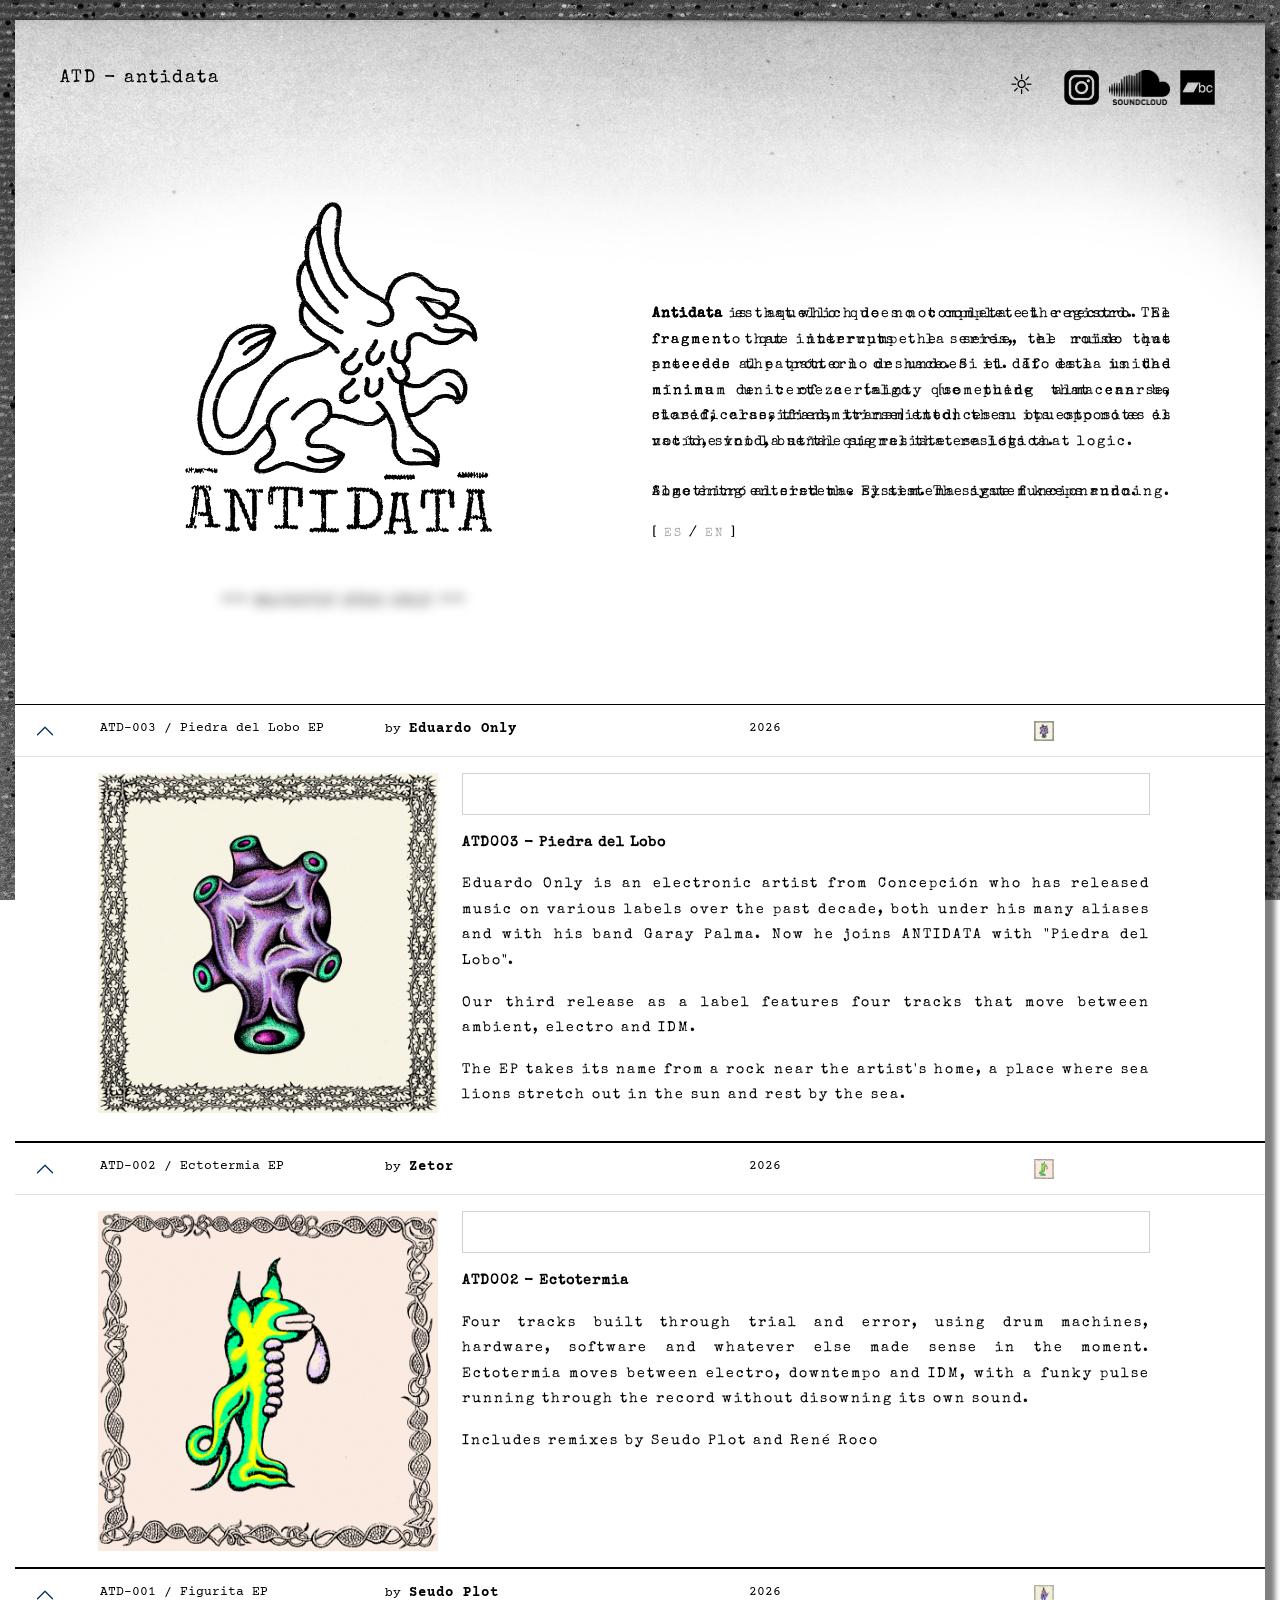
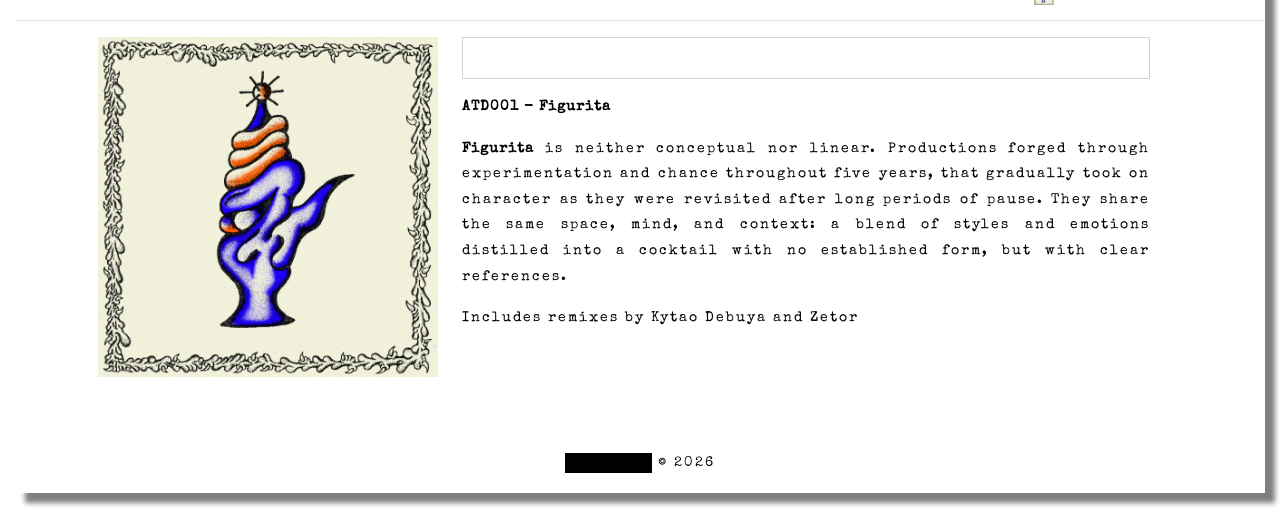
==== commit 7a345498: "Noticias bilingües y margen de las portadas - Las noticias muestran solo el idioma del navegador; el" ====
--- a/index.html
+++ b/index.html
@@ -74,7 +74,7 @@
 							<p class="mt-4 pe-xl-5">Something entered the system. The system keeps running.</p>
 						</div>
 					</div>
-					<p class="manifiesto-idiomas pe-xl-5" aria-hidden="true">[ <span class="idioma-es">ES</span> / <span class="idioma-en">EN</span> ]</p>
+					<p class="manifiesto-idiomas pe-xl-5">[ <button type="button" class="idioma-es" data-idioma="es" lang="es" aria-label="Ver en español">ES</button> / <button type="button" class="idioma-en" data-idioma="en" lang="en" aria-label="Show in English">EN</button> ]</p>
                 </div>
             </div>
         </div>
@@ -134,13 +134,16 @@
                                     <div class="reproductor"><iframe class="iframe" src="https://bandcamp.com/EmbeddedPlayer/album=1677673988/size=small/bgcol=transparent/linkcol=0687f5/transparent=true/" seamless><a href="https://antidatalabel.bandcamp.com/album/piedra-del-lobo">Piedra del Lobo by Eduardo Only</a></iframe></div>
                                     <p class="mt-3 pe-xl-5"></p>
                                     <p class="pe-xl-5"><span class="destacado">ATD003 - Piedra del Lobo</span></p>
+                                    <div class="noticia-texto" lang="es">
                                     <p class="pe-xl-5">Eduardo Only es un artista electrónico de Concepción que durante la última década ha publicado en distintos sellos, tanto con sus diversos alias como con su banda Garay Palma. Ahora llega a ANTIDATA con "Piedra del Lobo".</p>
                                     <p class="pe-xl-5">Nuestra tercera entrega como sello cuenta con cuatro tracks que se mueven entre ambient, electro e IDM.</p>
 									<p class="pe-xl-5">El EP toma su nombre de una piedra cercana al hogar del artista, un lugar donde los lobos marinos se tienden al sol y descansan frente al mar.</p>
-                                    <p class="pe-xl-5">__</p>
+                                    </div>
+                                    <div class="noticia-texto" lang="en">
                                     <p class="pe-xl-5">Eduardo Only is an electronic artist from Concepción who has released music on various labels over the past decade, both under his many aliases and with his band Garay Palma. Now he joins ANTIDATA with "Piedra del Lobo".</p>
                                     <p class="pe-xl-5">Our third release as a label features four tracks that move between ambient, electro and IDM.</p>
 									<p class="pe-xl-5">The EP takes its name from a rock near the artist's home, a place where sea lions stretch out in the sun and rest by the sea.</p>
+                                    </div>
                                 </div>
                             </div>
                         </div>
@@ -183,13 +186,16 @@
                                     <div class="reproductor"><iframe class="iframe" src="https://bandcamp.com/EmbeddedPlayer/album=2969377301/size=small/bgcol=transparent/linkcol=0687f5/transparent=true/" seamless><a href="https://antidatalabel.bandcamp.com/album/ectotermia">Ectotermia by Zetor</a></iframe></div>
                                     <p class="mt-3 pe-xl-5"></p>
                                     <p class="pe-xl-5"><span class="destacado">ATD002 - Ectotermia</span></p>
+                                    <div class="noticia-texto" lang="es">
                                     <p class="pe-xl-5">Cuatro temas armados a punta de prueba y error, entre drum machines, hardware, software y cualquier recurso que pareció tener sentido en el momento.
 Ectotermia se mueve entre el electro, el downtempo y el IDM, con un pulso funky que atraviesa el disco sin renegar de su propio sonido.</p>
                                     <p class="pe-xl-5">Incluye remixes por Seudo Plot y René Roco</p>
-                                    <p class="pe-xl-5">__</p>
+                                    </div>
+                                    <div class="noticia-texto" lang="en">
                                     <p class="pe-xl-5">Four tracks built through trial and error, using drum machines, hardware, software and whatever else made sense in the moment.
 Ectotermia moves between electro, downtempo and IDM, with a funky pulse running through the record without disowning its own sound.</p>
                                     <p class="pe-xl-5">Includes remixes by Seudo Plot and René Roco</p>
+                                    </div>
                                 </div>
                             </div>
                         </div>
@@ -233,11 +239,14 @@
                                    <div class="reproductor"><iframe class="iframe" src="https://bandcamp.com/EmbeddedPlayer/album=3930033820/size=small/bgcol=transparent/linkcol=0687f5/transparent=true/" seamless><a href="https://antidatalabel.bandcamp.com/album/figurita">Figurita by Seudo Plot</a></iframe></div>
                                    <p class="mt-3 pe-xl-5"></p>
                                     <p class="pe-xl-5"><span class="destacado">ATD001 - Figurita</span></p>
+                                    <div class="noticia-texto" lang="es">
                                     <p class="pe-xl-5"><span class="destacado">Figurita</span> no es conceptual ni lineal. Producciones forjadas por la experimentación y la casualidad a lo largo de cinco años, que fueron adquiriendo carácter al revisitarse tras largos periodos de pausa. Comparten el mismo espacio, mente y contexto: una mezcla de estilos y emociones decantada en un cóctel sin forma establecida, pero con referencias claras.</p>
                                     <p class="pe-xl-5">Incluye remixes por Kytao Debuya y Zetor</p>
-                                    <p class="pe-xl-5">__</p>
+                                    </div>
+                                    <div class="noticia-texto" lang="en">
                                     <p class="pe-xl-5"><span class="destacado">Figurita</span> is neither conceptual nor linear. Productions forged through experimentation and chance throughout five years, that gradually took on character as they were revisited after long periods of pause. They share the same space, mind, and context: a blend of styles and emotions distilled into a cocktail with no established form, but with clear references.</p>
                                     <p class="pe-xl-5">Includes remixes by Kytao Debuya and Zetor</p>
+                                    </div>
                                 </div>
                             </div>
                         </div>
--- a/style.css
+++ b/style.css
@@ -243,6 +243,15 @@
     height: auto;
 }
 
+/* Desde 1200px la portada va al lado del texto: se separa del borde izquierdo y,
+   si la columna no alcanza, se achica en vez de desbordarse hacia el texto */
+@media (min-width: 1200px) {
+    .arte-body {
+        margin-left: 1rem;
+        max-width: calc(100% - 1rem);
+    }
+}
+
 /* Bajo 1200px la portada va sobre el reproductor: mismo ancho que él */
 @media (max-width: 1199.98px) {
     .arte-body {
@@ -386,21 +395,18 @@
     100%   { opacity: 0; visibility: hidden; }
 }
 
-@media (prefers-reduced-motion: reduce) {
-    .manifiesto {
-        display: block;
-    }
-    .manifiesto-texto {
-        animation: none;
-    }
-	.manifiesto-idiomas {
-        display: none;
-    }
-}
-.manifiesto-idiomas span {
+.manifiesto-idiomas button {
     opacity: 0.35;
     animation: idioma-activo 28s infinite;
-	font-size: 0.8em
+	font-size: 0.8em;
+    /* Botones con el mismo aspecto que el texto */
+    background: none;
+    border: 0;
+    padding: 0;
+    font-family: inherit;
+    letter-spacing: inherit;
+    color: inherit;
+    cursor: pointer;
 }
 
 .manifiesto-idiomas .idioma-en {
@@ -422,4 +428,38 @@
 .en-primero .manifiesto-en,
 .en-primero .idioma-en {
     animation-delay: 0s;
-}+}
+
+/* NOTICIAS BILINGÜES: se muestra solo el idioma activo, el del navegador o el
+   elegido con el selector ES / EN del manifiesto (que cambia la clase en-primero) */
+.noticia-texto[lang="en"],
+.en-primero .noticia-texto[lang="es"] {
+    display: none;
+}
+
+.en-primero .noticia-texto[lang="en"] {
+    display: block;
+}
+
+/* Movimiento reducido: sin animación. Se muestra un solo idioma, el del navegador
+   o el elegido con los botones ES/EN (que cambian la clase en-primero) */
+@media (prefers-reduced-motion: reduce) {
+    .manifiesto-texto,
+    .manifiesto-idiomas button {
+        animation: none;
+    }
+    .manifiesto-en,
+    .en-primero .manifiesto-texto[lang="es"] {
+        visibility: hidden;
+    }
+    .en-primero .manifiesto-en {
+        visibility: visible;
+    }
+    .manifiesto-idiomas .idioma-es,
+    .en-primero .manifiesto-idiomas .idioma-en {
+        opacity: 1;
+    }
+    .en-primero .manifiesto-idiomas .idioma-es {
+        opacity: 0.35;
+    }
+}
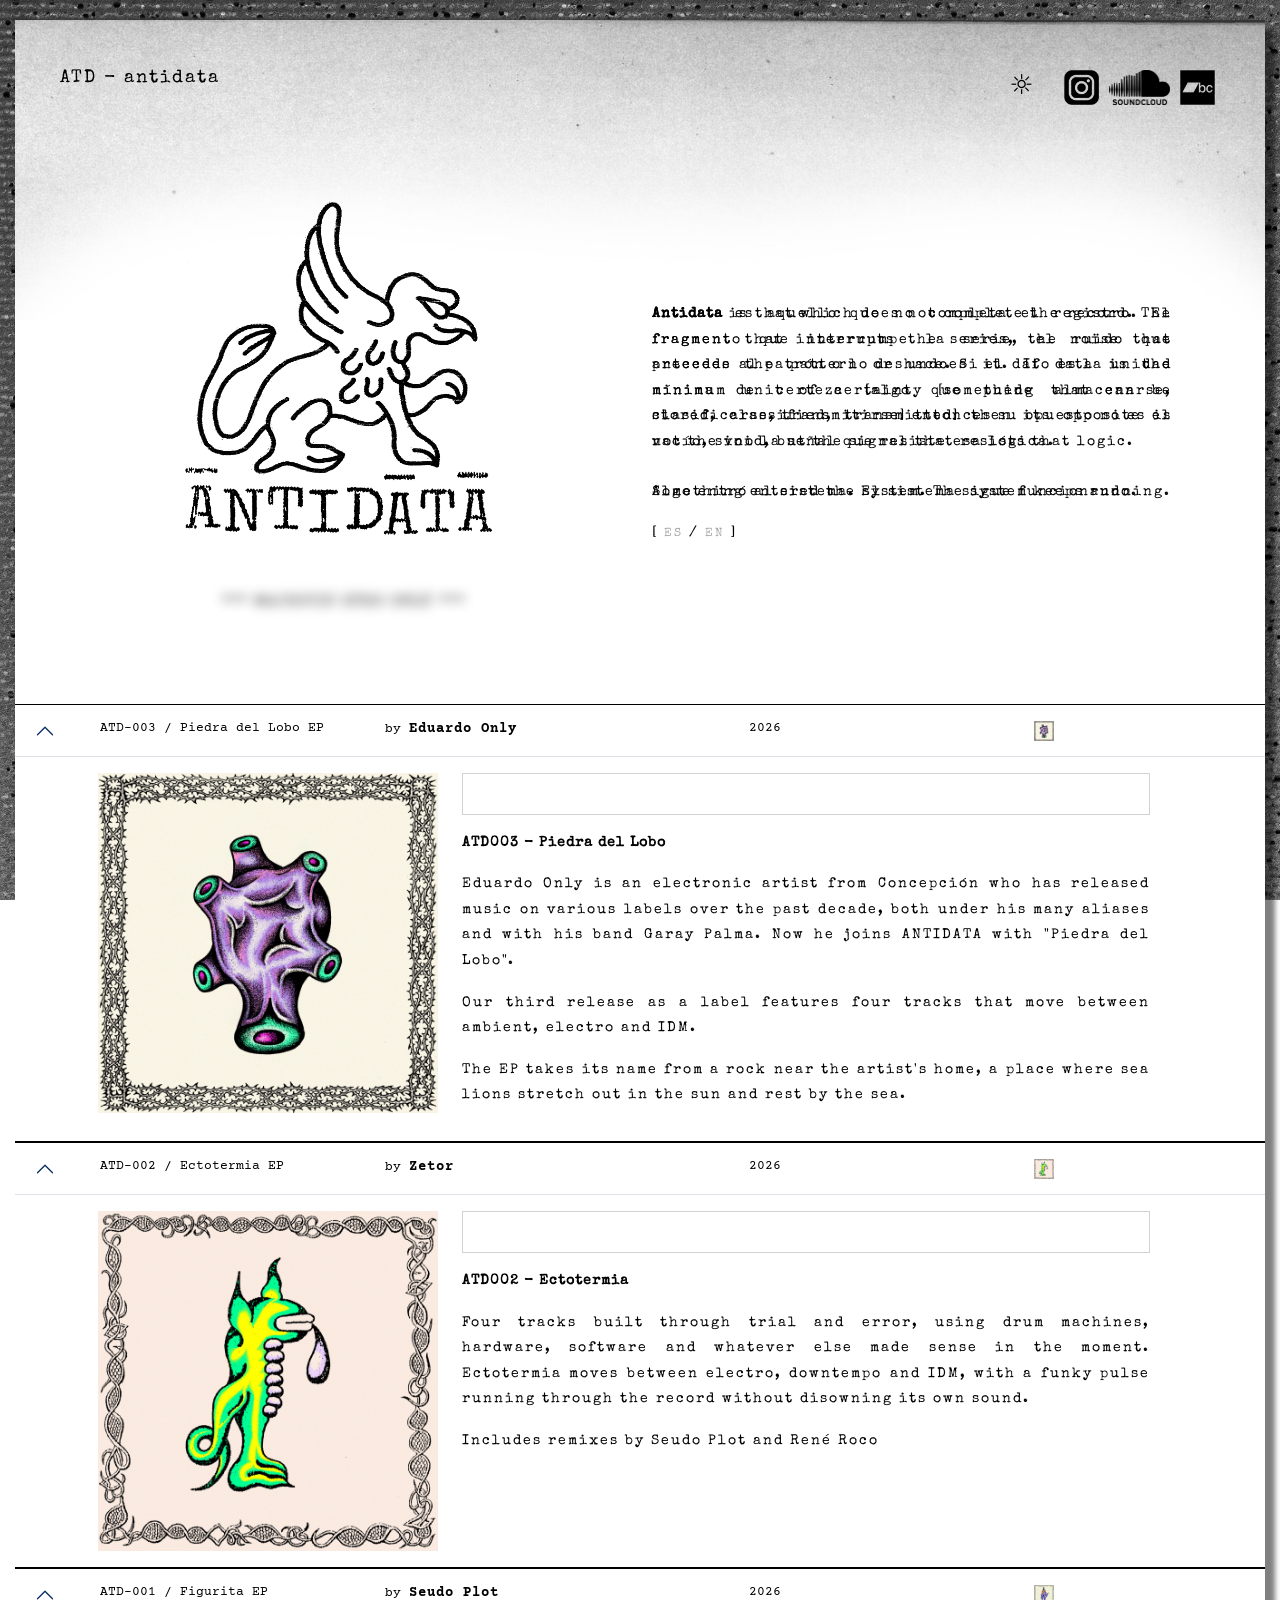
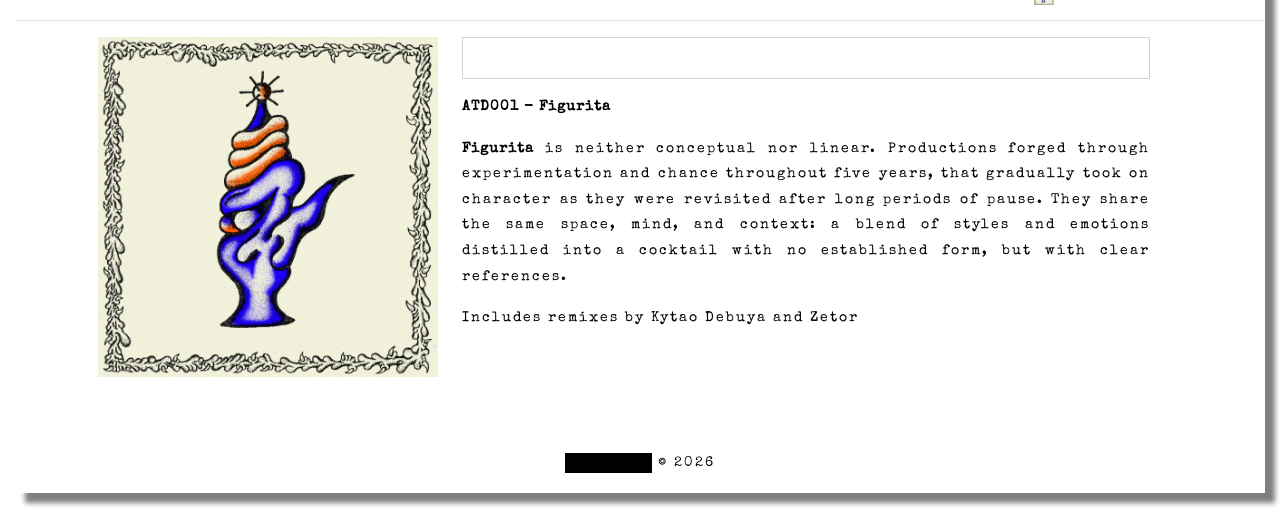
==== commit 6c745039: "Fase 1: noticias desde data/news.json - data/news.json como única fuente de las noticias (id estable" ====
--- a/index.html
+++ b/index.html
@@ -17,6 +17,26 @@
             const modoGuardado = window.localStorage.getItem('color-mode');
             if (modoGuardado) document.documentElement.setAttribute('data-force-color-mode', modoGuardado);
         } catch (e) {}
+    </script>
+    <script>
+        // Idioma antes de pintar la página (evita parpadeo): el elegido antes con el
+        // selector ES / EN o, si no hay, el primero de la lista de idiomas del navegador
+        // que sea español o inglés. Si no aparece ninguno de los dos, inglés.
+        (function () {
+            var lista = navigator.languages && navigator.languages.length ? navigator.languages : [navigator.language || ''];
+            var idiomaNavegador = 'en';
+            for (var i = 0; i < lista.length; i++) {
+                var base = String(lista[i]).toLowerCase().split('-')[0];
+                if (base === 'es' || base === 'en') { idiomaNavegador = base; break; }
+            }
+            var idioma = null;
+            try { idioma = window.localStorage.getItem('idioma'); } catch (e) {}
+            if (idioma !== 'es' && idioma !== 'en') idioma = idiomaNavegador;
+            var html = document.documentElement;
+            html.setAttribute('data-idioma-navegador', idiomaNavegador);
+            html.setAttribute('lang', idioma);
+            if (idioma === 'en') html.classList.add('en-primero');
+        })();
     </script>
     <title>antidata</title>
 </head>
@@ -83,177 +103,15 @@
 
         <!-- ACORDEÓN DE TRACKS Y NOTICIAS -->
 
-        <div class="accordion accordion-flush mt-5" id="accordion">
+        <!-- Las noticias se cargan desde data/news.json (noticias.js). No se escriben aquí:
+             se crean, editan y borran desde el admin. -->
+        <div class="accordion accordion-flush mt-5 noticias-cargando" id="accordion" data-noticias="data/news.json">
+            <noscript>
+                <p class="centrado">Las noticias necesitan JavaScript. Escúchanos en <a href="https://antidatalabel.bandcamp.com/">Bandcamp</a>.</p>
+                <p class="centrado" lang="en">News require JavaScript. Listen to us on <a href="https://antidatalabel.bandcamp.com/">Bandcamp</a>.</p>
+            </noscript>
+        </div>
 
-			<!-- ACORDEÓN DE TRACKS Y NOTICIAS
-
-             MODO: paneles independientes. Para que al abrir uno se cierren los demás,
-             renombrar data-bs-parent-off a data-bs-parent en cada panel.
-
-             ESTADO INICIAL DE CADA LANZAMIENTO:
-             Abierto: botón class="accordion-button" + aria-expanded="true"
-                      panel class="accordion-collapse collapse show"
-             Cerrado: botón class="accordion-button collapsed" + aria-expanded="false"
-                      panel class="accordion-collapse collapse"
-
-             NUEVO LANZAMIENTO: copiar un bloque y cambiar el número en
-             header-itemN (2 veces) y body-itemN (3 veces). -->
-<!-- 3ER ELEMENTO - TRACK #3 -->
-
-          <div class="accordion-item">
-                <h2 class="accordion-header" id="header-item3">
-                    <button class="accordion-button" type="button" data-bs-toggle="collapse"
-                        data-bs-target="#body-item3" aria-expanded="true" aria-controls="body-item3">
-                        <div class="container">
-                            <div class="row">
-                                <div class="col-3">
-                                    ATD-003 / Piedra del Lobo EP
-                                </div>
-                                <div class="col-3">
-                                    by <span class="destacado">Eduardo Only</span>
-                                </div>
-                                <div class="col-3">
-                                    2026
-                                </div>
-                                <div class="col-3">
-                                    <img class="arte-header" alt="" src="./img/art/eduardoonlypiedradellobo.jpg">
-                                </div>
-                            </div>
-                        </div>
-                    </button>
-                </h2>
-                <div id="body-item3" class="accordion-collapse collapse show" aria-labelledby="header-item3"
-                data-bs-parent-off="#accordion">
-                    <div class="accordion-body">
-                        <div class="container">
-                            <div class="row">
-                                 <div class="col-12 col-xl-4">
-                                    <img class="arte-body" alt="" src="./img/art/eduardoonlypiedradellobo.jpg">
-                                </div>
-                                <div class="col-12 col-xl-8">                                    
-                                    <div class="reproductor"><iframe class="iframe" src="https://bandcamp.com/EmbeddedPlayer/album=1677673988/size=small/bgcol=transparent/linkcol=0687f5/transparent=true/" seamless><a href="https://antidatalabel.bandcamp.com/album/piedra-del-lobo">Piedra del Lobo by Eduardo Only</a></iframe></div>
-                                    <p class="mt-3 pe-xl-5"></p>
-                                    <p class="pe-xl-5"><span class="destacado">ATD003 - Piedra del Lobo</span></p>
-                                    <div class="noticia-texto" lang="es">
-                                    <p class="pe-xl-5">Eduardo Only es un artista electrónico de Concepción que durante la última década ha publicado en distintos sellos, tanto con sus diversos alias como con su banda Garay Palma. Ahora llega a ANTIDATA con "Piedra del Lobo".</p>
-                                    <p class="pe-xl-5">Nuestra tercera entrega como sello cuenta con cuatro tracks que se mueven entre ambient, electro e IDM.</p>
-									<p class="pe-xl-5">El EP toma su nombre de una piedra cercana al hogar del artista, un lugar donde los lobos marinos se tienden al sol y descansan frente al mar.</p>
-                                    </div>
-                                    <div class="noticia-texto" lang="en">
-                                    <p class="pe-xl-5">Eduardo Only is an electronic artist from Concepción who has released music on various labels over the past decade, both under his many aliases and with his band Garay Palma. Now he joins ANTIDATA with "Piedra del Lobo".</p>
-                                    <p class="pe-xl-5">Our third release as a label features four tracks that move between ambient, electro and IDM.</p>
-									<p class="pe-xl-5">The EP takes its name from a rock near the artist's home, a place where sea lions stretch out in the sun and rest by the sea.</p>
-                                    </div>
-                                </div>
-                            </div>
-                        </div>
-                    </div>
-                </div>
-            </div>
-<!-- 2DO ELEMENTO - TRACK #2 -->
-
-          <div class="accordion-item">
-                <h2 class="accordion-header" id="header-item2">
-                    <button class="accordion-button" type="button" data-bs-toggle="collapse"
-                        data-bs-target="#body-item2" aria-expanded="true" aria-controls="body-item2">
-                        <div class="container">
-                            <div class="row">
-                                <div class="col-3">
-                                    ATD-002 / Ectotermia EP
-                                </div>
-                                <div class="col-3">
-                                    by <span class="destacado">Zetor</span>
-                                </div>
-                                <div class="col-3">
-                                    2026
-                                </div>
-                                <div class="col-3">
-                                    <img class="arte-header" alt="" src="./img/art/zetorectotermia.jpg">
-                                </div>
-                            </div>
-                        </div>
-                    </button>
-                </h2>
-                <div id="body-item2" class="accordion-collapse collapse show" aria-labelledby="header-item2"
-                    data-bs-parent-off="#accordion">
-                    <div class="accordion-body">
-                        <div class="container">
-                            <div class="row">
-                                 <div class="col-12 col-xl-4">
-                                    <img class="arte-body" alt="" src="./img/art/zetorectotermia.jpg">
-                                </div>
-                                <div class="col-12 col-xl-8">                                    
-                                    <div class="reproductor"><iframe class="iframe" src="https://bandcamp.com/EmbeddedPlayer/album=2969377301/size=small/bgcol=transparent/linkcol=0687f5/transparent=true/" seamless><a href="https://antidatalabel.bandcamp.com/album/ectotermia">Ectotermia by Zetor</a></iframe></div>
-                                    <p class="mt-3 pe-xl-5"></p>
-                                    <p class="pe-xl-5"><span class="destacado">ATD002 - Ectotermia</span></p>
-                                    <div class="noticia-texto" lang="es">
-                                    <p class="pe-xl-5">Cuatro temas armados a punta de prueba y error, entre drum machines, hardware, software y cualquier recurso que pareció tener sentido en el momento.
-Ectotermia se mueve entre el electro, el downtempo y el IDM, con un pulso funky que atraviesa el disco sin renegar de su propio sonido.</p>
-                                    <p class="pe-xl-5">Incluye remixes por Seudo Plot y René Roco</p>
-                                    </div>
-                                    <div class="noticia-texto" lang="en">
-                                    <p class="pe-xl-5">Four tracks built through trial and error, using drum machines, hardware, software and whatever else made sense in the moment.
-Ectotermia moves between electro, downtempo and IDM, with a funky pulse running through the record without disowning its own sound.</p>
-                                    <p class="pe-xl-5">Includes remixes by Seudo Plot and René Roco</p>
-                                    </div>
-                                </div>
-                            </div>
-                        </div>
-                    </div>
-                </div>
-            </div>
-
-            <!-- 1ER ELEMENTO - TRACK #1 -->
-
-            <div class="accordion-item">
-                <h2 class="accordion-header" id="header-item1">
-                    <button class="accordion-button" type="button" data-bs-toggle="collapse"
-                        data-bs-target="#body-item1" aria-expanded="true" aria-controls="body-item1">
-                        <div class="container">
-                            <div class="row">
-                                <div class="col-3">
-                                    ATD-001 / Figurita EP
-                                </div>
-                                <div class="col-3">
-                                    by <span class="destacado">Seudo Plot</span>
-                                </div>
-                                <div class="col-3">
-                                    2026
-                                </div>
-                                <div class="col-3">
-                                    <img class="arte-header" alt="" src="./img/art/seudoplotfigurita.jpg">
-                                </div>
-                            </div>
-                        </div>
-                    </button>
-                </h2>
-                <div id="body-item1" class="accordion-collapse collapse show" aria-labelledby="header-item1"
-                    data-bs-parent-off="#accordion">
-                    <div class="accordion-body">
-                        <div class="container">
-                            <div class="row">
-                                <div class="col-12 col-xl-4">
-                                    <img class="arte-body" alt="" src="./img/art/seudoplotfigurita.jpg">
-                                </div>
-                                <div class="col-12 col-xl-8">                                    
-                                   <div class="reproductor"><iframe class="iframe" src="https://bandcamp.com/EmbeddedPlayer/album=3930033820/size=small/bgcol=transparent/linkcol=0687f5/transparent=true/" seamless><a href="https://antidatalabel.bandcamp.com/album/figurita">Figurita by Seudo Plot</a></iframe></div>
-                                   <p class="mt-3 pe-xl-5"></p>
-                                    <p class="pe-xl-5"><span class="destacado">ATD001 - Figurita</span></p>
-                                    <div class="noticia-texto" lang="es">
-                                    <p class="pe-xl-5"><span class="destacado">Figurita</span> no es conceptual ni lineal. Producciones forjadas por la experimentación y la casualidad a lo largo de cinco años, que fueron adquiriendo carácter al revisitarse tras largos periodos de pausa. Comparten el mismo espacio, mente y contexto: una mezcla de estilos y emociones decantada en un cóctel sin forma establecida, pero con referencias claras.</p>
-                                    <p class="pe-xl-5">Incluye remixes por Kytao Debuya y Zetor</p>
-                                    </div>
-                                    <div class="noticia-texto" lang="en">
-                                    <p class="pe-xl-5"><span class="destacado">Figurita</span> is neither conceptual nor linear. Productions forged through experimentation and chance throughout five years, that gradually took on character as they were revisited after long periods of pause. They share the same space, mind, and context: a blend of styles and emotions distilled into a cocktail with no established form, but with clear references.</p>
-                                    <p class="pe-xl-5">Includes remixes by Kytao Debuya and Zetor</p>
-                                    </div>
-                                </div>
-                            </div>
-                        </div>
-                    </div>
-                </div>
-            </div>
-		</div>
         <!-- FOOTER - TEXTO FINAL -->
 
         <div class="footer-parent">
@@ -261,6 +119,7 @@
         </div>
         
     </div>
+    <script type="text/javascript" src="./noticias.js"></script>
     <script type="text/javascript" src="./index.js"></script>
 
 </body>
--- a/style.css
+++ b/style.css
@@ -400,9 +400,14 @@
     animation: idioma-activo 28s infinite;
 	font-size: 0.8em;
     /* Botones con el mismo aspecto que el texto */
+    -webkit-appearance: none;
+    appearance: none;
     background: none;
     border: 0;
+    border-radius: 0;
     padding: 0;
+    /* Sin el resaltado gris que muestran los celulares al tocar */
+    -webkit-tap-highlight-color: transparent;
     font-family: inherit;
     letter-spacing: inherit;
     color: inherit;
@@ -430,6 +435,12 @@
     animation-delay: 0s;
 }
 
+/* Alto reservado mientras se cargan las noticias desde data/news.json,
+   para que la página no salte cuando aparecen */
+.noticias-cargando {
+    min-height: 100vh;
+}
+
 /* NOTICIAS BILINGÜES: se muestra solo el idioma activo, el del navegador o el
    elegido con el selector ES / EN del manifiesto (que cambia la clase en-primero) */
 .noticia-texto[lang="en"],
